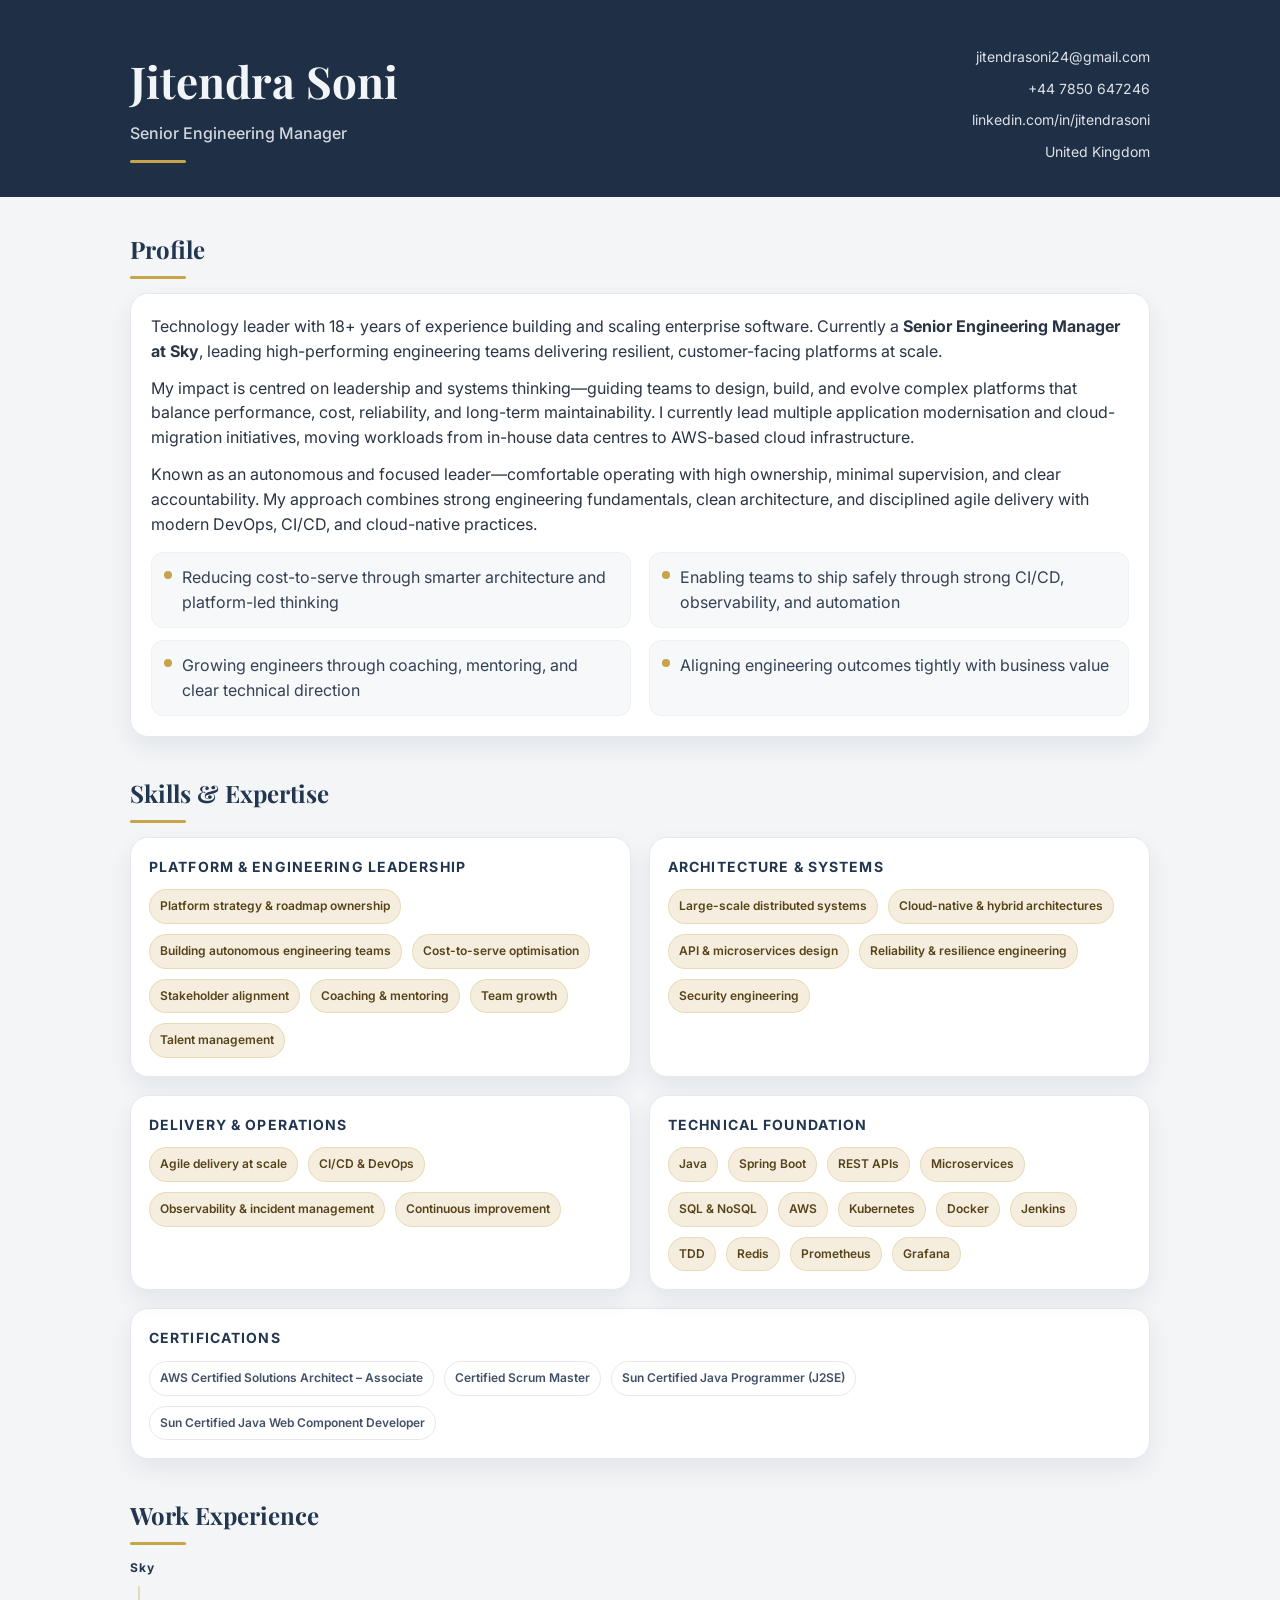
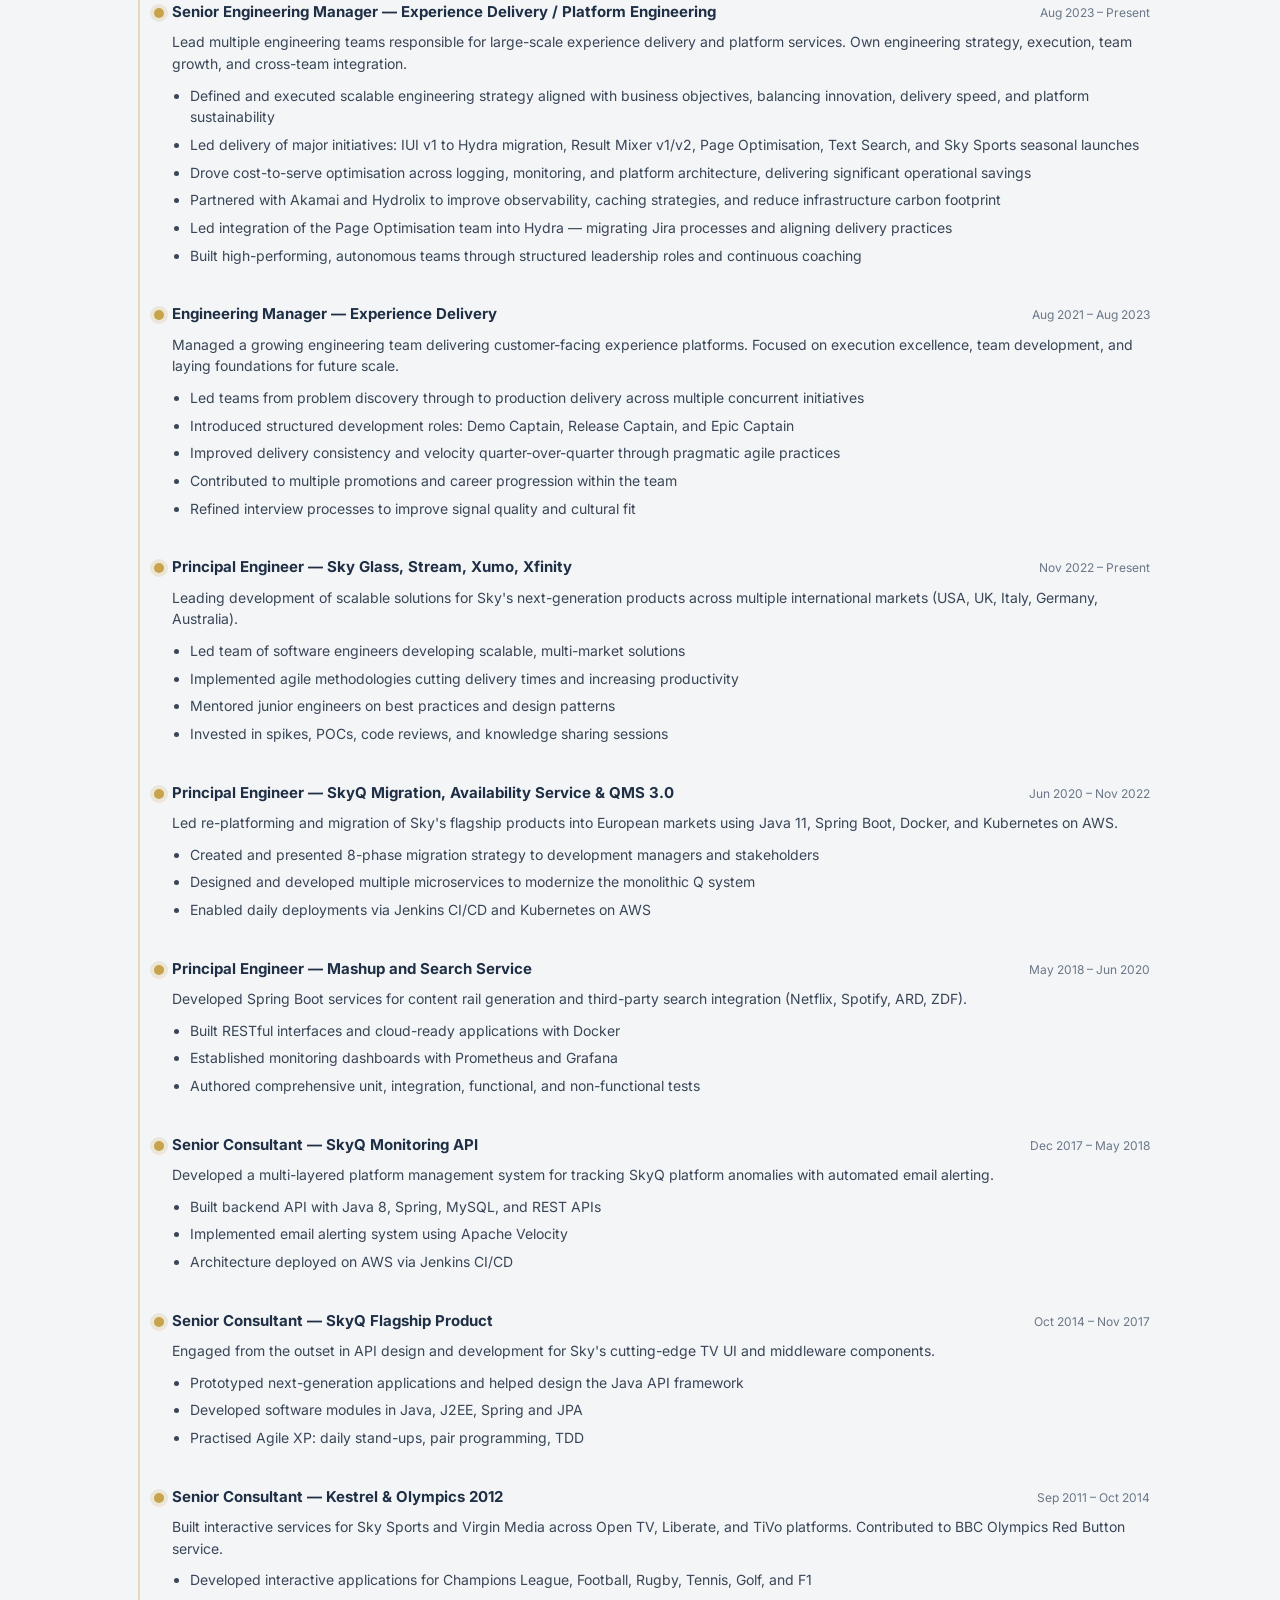
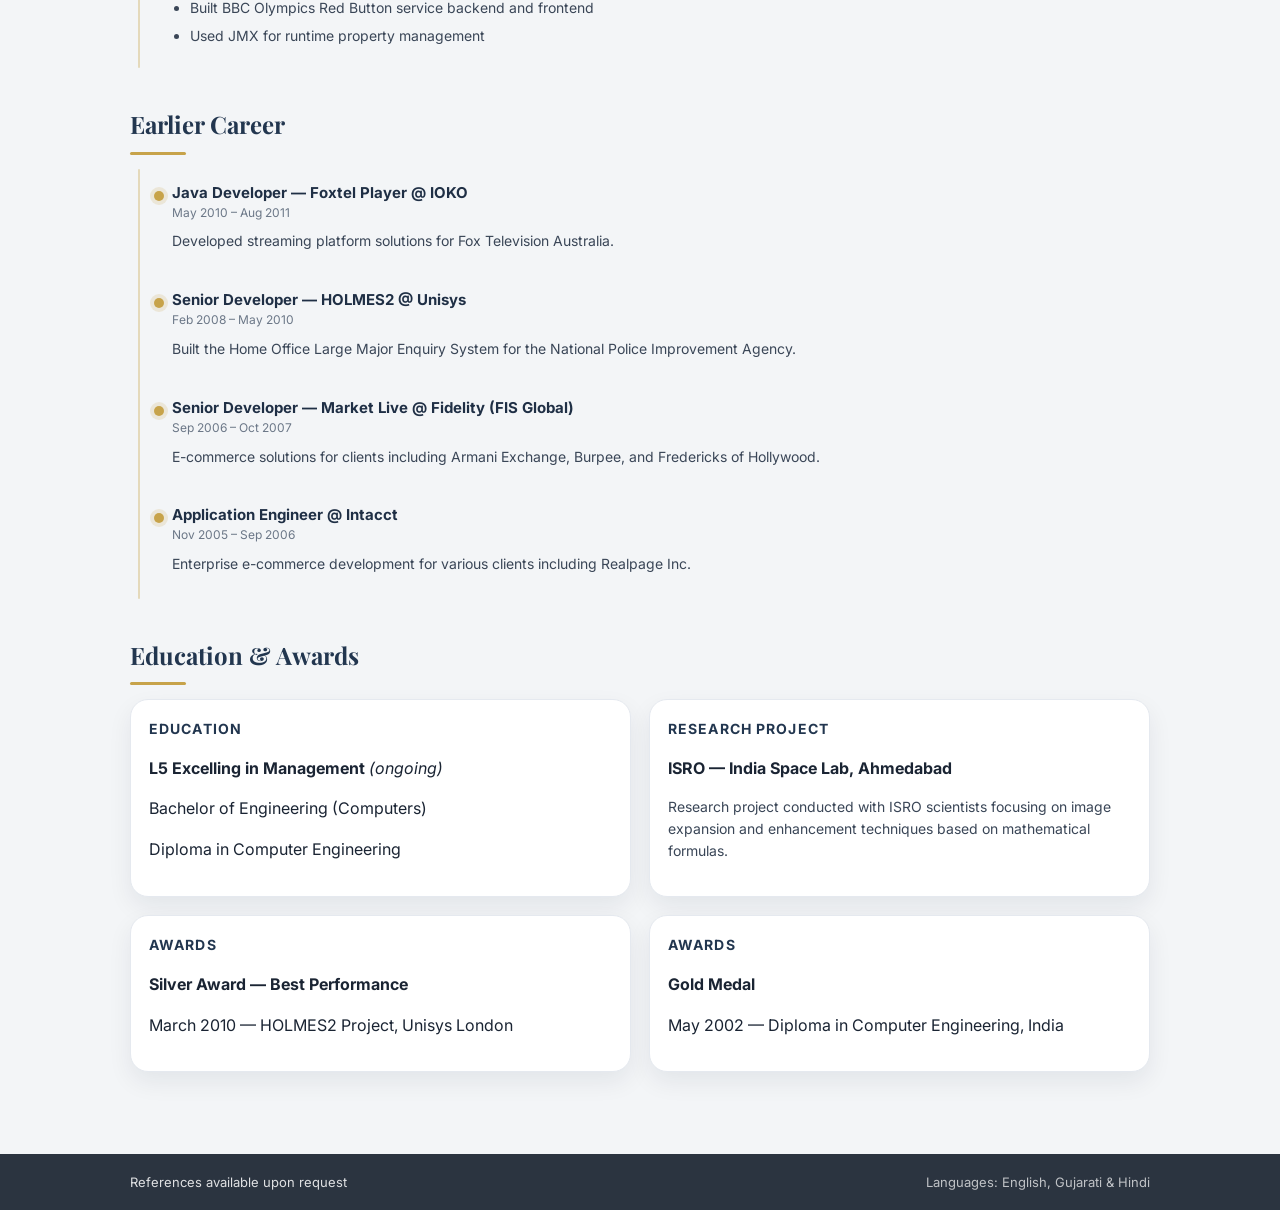
==== index.html @ e64de630 "moving-files" ====
<!doctype html>
<html lang="en">
<head>
    <meta charset="UTF-8" />
    <meta name="viewport" content="width=device-width, initial-scale=1.0" />
    <title>Jitendra Soni — Senior Engineering Manager</title>

    <!-- Fonts -->
    <link rel="preconnect" href="https://fonts.googleapis.com" />
    <link rel="preconnect" href="https://fonts.gstatic.com" crossorigin />
    <link
            href="https://fonts.googleapis.com/css2?family=Inter:wght@400;500;600;700&family=Playfair+Display:wght@600;700&display=swap"
            rel="stylesheet"
    />

    <link rel="stylesheet" href="styles.css" />
</head>

<body>
<!-- Header -->
<header class="hero">
    <div class="container hero__inner">
        <div class="hero__title">
            <h1>Jitendra Soni</h1>
            <p class="hero__role">Senior Engineering Manager</p>
            <div class="accent-rule"></div>
        </div>

        <ul class="hero__meta">
            <li class="meta">jitendrasoni24@gmail.com</li>
            <li class="meta">+44 7850 647246</li>
            <li class="meta">linkedin.com/in/jitendrasoni</li>
            <li class="meta">United Kingdom</li>
        </ul>
    </div>
</header>

<main class="page">
    <div class="container">

        <!-- ================= PROFILE ================= -->
        <section class="section">
            <div class="section__head">
                <h2>Profile</h2>
                <div class="section__underline"></div>
            </div>

            <div class="card card--profile">
                <div class="prose">
                    <p>
                        Technology leader with 18+ years of experience building and scaling enterprise software.
                        Currently a <strong>Senior Engineering Manager at Sky</strong>, leading high-performing
                        engineering teams delivering resilient, customer-facing platforms at scale.
                    </p>

                    <p>
                        My impact is centred on leadership and systems thinking—guiding teams to design, build,
                        and evolve complex platforms that balance performance, cost, reliability, and long-term
                        maintainability. I currently lead multiple application modernisation and cloud-migration
                        initiatives, moving workloads from in-house data centres to AWS-based cloud infrastructure.
                    </p>

                    <p>
                        Known as an autonomous and focused leader—comfortable operating with high ownership,
                        minimal supervision, and clear accountability. My approach combines strong engineering
                        fundamentals, clean architecture, and disciplined agile delivery with modern DevOps,
                        CI/CD, and cloud-native practices.
                    </p>
                </div>

                <div class="profile__highlights">
                    <div class="highlight"><span class="dot"></span>Reducing cost-to-serve through smarter architecture and platform-led thinking</div>
                    <div class="highlight"><span class="dot"></span>Enabling teams to ship safely through strong CI/CD, observability, and automation</div>
                    <div class="highlight"><span class="dot"></span>Growing engineers through coaching, mentoring, and clear technical direction</div>
                    <div class="highlight"><span class="dot"></span>Aligning engineering outcomes tightly with business value</div>
                </div>
            </div>
        </section>

        <!-- ================= SKILLS ================= -->
        <section class="section">
            <div class="section__head">
                <h2>Skills &amp; Expertise</h2>
                <div class="section__underline"></div>
            </div>

            <div class="grid-2">
                <div class="card">
                    <h3 class="card__title">Platform &amp; Engineering Leadership</h3>
                    <div class="pills">
                        <span class="pill">Platform strategy &amp; roadmap ownership</span>
                        <span class="pill">Building autonomous engineering teams</span>
                        <span class="pill">Cost-to-serve optimisation</span>
                        <span class="pill">Stakeholder alignment</span>
                        <span class="pill">Coaching &amp; mentoring</span>
                        <span class="pill">Team growth</span>
                        <span class="pill">Talent management</span>
                    </div>
                </div>

                <div class="card">
                    <h3 class="card__title">Architecture &amp; Systems</h3>
                    <div class="pills">
                        <span class="pill">Large-scale distributed systems</span>
                        <span class="pill">Cloud-native &amp; hybrid architectures</span>
                        <span class="pill">API &amp; microservices design</span>
                        <span class="pill">Reliability &amp; resilience engineering</span>
                        <span class="pill">Security engineering</span>
                    </div>
                </div>

                <div class="card">
                    <h3 class="card__title">Delivery &amp; Operations</h3>
                    <div class="pills">
                        <span class="pill">Agile delivery at scale</span>
                        <span class="pill">CI/CD &amp; DevOps</span>
                        <span class="pill">Observability &amp; incident management</span>
                        <span class="pill">Continuous improvement</span>
                    </div>
                </div>

                <div class="card">
                    <h3 class="card__title">Technical Foundation</h3>
                    <div class="pills">
                        <span class="pill">Java</span>
                        <span class="pill">Spring Boot</span>
                        <span class="pill">REST APIs</span>
                        <span class="pill">Microservices</span>
                        <span class="pill">SQL &amp; NoSQL</span>
                        <span class="pill">AWS</span>
                        <span class="pill">Kubernetes</span>
                        <span class="pill">Docker</span>
                        <span class="pill">Jenkins</span>
                        <span class="pill">TDD</span>
                        <span class="pill">Redis</span>
                        <span class="pill">Prometheus</span>
                        <span class="pill">Grafana</span>
                    </div>
                </div>
            </div>

            <div class="card card--certs">
                <h3 class="card__title">Certifications</h3>
                <div class="pills pills--light">
                    <span class="pill pill--outline">AWS Certified Solutions Architect – Associate</span>
                    <span class="pill pill--outline">Certified Scrum Master</span>
                    <span class="pill pill--outline">Sun Certified Java Programmer (J2SE)</span>
                    <span class="pill pill--outline">Sun Certified Java Web Component Developer</span>
                </div>
            </div>
        </section>

        <!-- ================= WORK EXPERIENCE ================= -->
        <section class="section">
            <div class="section__head">
                <h2>Work Experience</h2>
                <div class="section__underline"></div>
            </div>

            <div class="subhead">Sky</div>

            <div class="timeline">

                <!-- Senior Engineering Manager -->
                <article class="tl-item">
                    <div class="tl-marker"></div>
                    <div class="tl-content">
                        <div class="tl-row">
                            <h3>Senior Engineering Manager — Experience Delivery / Platform Engineering</h3>
                            <div class="tl-date">Aug 2023 – Present</div>
                        </div>

                        <p class="tl-desc">
                            Lead multiple engineering teams responsible for large-scale experience delivery and platform
                            services. Own engineering strategy, execution, team growth, and cross-team integration.
                        </p>

                        <ul class="bullets">
                            <li>Defined and executed scalable engineering strategy aligned with business objectives, balancing innovation, delivery speed, and platform sustainability</li>
                            <li>Led delivery of major initiatives: IUI v1 to Hydra migration, Result Mixer v1/v2, Page Optimisation, Text Search, and Sky Sports seasonal launches</li>
                            <li>Drove cost-to-serve optimisation across logging, monitoring, and platform architecture, delivering significant operational savings</li>
                            <li>Partnered with Akamai and Hydrolix to improve observability, caching strategies, and reduce infrastructure carbon footprint</li>
                            <li>Led integration of the Page Optimisation team into Hydra — migrating Jira processes and aligning delivery practices</li>
                            <li>Built high-performing, autonomous teams through structured leadership roles and continuous coaching</li>
                        </ul>
                    </div>
                </article>

                <!-- Engineering Manager -->
                <article class="tl-item">
                    <div class="tl-marker"></div>
                    <div class="tl-content">
                        <div class="tl-row">
                            <h3>Engineering Manager — Experience Delivery</h3>
                            <div class="tl-date">Aug 2021 – Aug 2023</div>
                        </div>

                        <p class="tl-desc">
                            Managed a growing engineering team delivering customer-facing experience platforms.
                            Focused on execution excellence, team development, and laying foundations for future scale.
                        </p>

                        <ul class="bullets">
                            <li>Led teams from problem discovery through to production delivery across multiple concurrent initiatives</li>
                            <li>Introduced structured development roles: Demo Captain, Release Captain, and Epic Captain</li>
                            <li>Improved delivery consistency and velocity quarter-over-quarter through pragmatic agile practices</li>
                            <li>Contributed to multiple promotions and career progression within the team</li>
                            <li>Refined interview processes to improve signal quality and cultural fit</li>
                        </ul>
                    </div>
                </article>

                <!-- Principal Engineer – Sky Glass -->
                <article class="tl-item">
                    <div class="tl-marker"></div>
                    <div class="tl-content">
                        <div class="tl-row">
                            <h3>Principal Engineer — Sky Glass, Stream, Xumo, Xfinity</h3>
                            <div class="tl-date">Nov 2022 – Present</div>
                        </div>

                        <p class="tl-desc">
                            Leading development of scalable solutions for Sky's next-generation products across multiple
                            international markets (USA, UK, Italy, Germany, Australia).
                        </p>

                        <ul class="bullets">
                            <li>Led team of software engineers developing scalable, multi-market solutions</li>
                            <li>Implemented agile methodologies cutting delivery times and increasing productivity</li>
                            <li>Mentored junior engineers on best practices and design patterns</li>
                            <li>Invested in spikes, POCs, code reviews, and knowledge sharing sessions</li>
                        </ul>
                    </div>
                </article>

                <!-- Principal Engineer – SkyQ Migration -->
                <article class="tl-item">
                    <div class="tl-marker"></div>
                    <div class="tl-content">
                        <div class="tl-row">
                            <h3>Principal Engineer — SkyQ Migration, Availability Service &amp; QMS 3.0</h3>
                            <div class="tl-date">Jun 2020 – Nov 2022</div>
                        </div>

                        <p class="tl-desc">
                            Led re-platforming and migration of Sky's flagship products into European markets using Java 11,
                            Spring Boot, Docker, and Kubernetes on AWS.
                        </p>

                        <ul class="bullets">
                            <li>Created and presented 8-phase migration strategy to development managers and stakeholders</li>
                            <li>Designed and developed multiple microservices to modernize the monolithic Q system</li>
                            <li>Enabled daily deployments via Jenkins CI/CD and Kubernetes on AWS</li>
                        </ul>
                    </div>
                </article>

                <!-- Principal Engineer – Mashup & Search -->
                <article class="tl-item">
                    <div class="tl-marker"></div>
                    <div class="tl-content">
                        <div class="tl-row">
                            <h3>Principal Engineer — Mashup and Search Service</h3>
                            <div class="tl-date">May 2018 – Jun 2020</div>
                        </div>

                        <p class="tl-desc">
                            Developed Spring Boot services for content rail generation and third-party search integration
                            (Netflix, Spotify, ARD, ZDF).
                        </p>

                        <ul class="bullets">
                            <li>Built RESTful interfaces and cloud-ready applications with Docker</li>
                            <li>Established monitoring dashboards with Prometheus and Grafana</li>
                            <li>Authored comprehensive unit, integration, functional, and non-functional tests</li>
                        </ul>
                    </div>
                </article>

                <!-- Senior Consultant – Monitoring API -->
                <article class="tl-item">
                    <div class="tl-marker"></div>
                    <div class="tl-content">
                        <div class="tl-row">
                            <h3>Senior Consultant — SkyQ Monitoring API</h3>
                            <div class="tl-date">Dec 2017 – May 2018</div>
                        </div>

                        <p class="tl-desc">
                            Developed a multi-layered platform management system for tracking SkyQ platform anomalies
                            with automated email alerting.
                        </p>

                        <ul class="bullets">
                            <li>Built backend API with Java 8, Spring, MySQL, and REST APIs</li>
                            <li>Implemented email alerting system using Apache Velocity</li>
                            <li>Architecture deployed on AWS via Jenkins CI/CD</li>
                        </ul>
                    </div>
                </article>

                <!-- Senior Consultant – Flagship -->
                <article class="tl-item">
                    <div class="tl-marker"></div>
                    <div class="tl-content">
                        <div class="tl-row">
                            <h3>Senior Consultant — SkyQ Flagship Product</h3>
                            <div class="tl-date">Oct 2014 – Nov 2017</div>
                        </div>

                        <p class="tl-desc">
                            Engaged from the outset in API design and development for Sky's cutting-edge TV UI and middleware components.
                        </p>

                        <ul class="bullets">
                            <li>Prototyped next-generation applications and helped design the Java API framework</li>
                            <li>Developed software modules in Java, J2EE, Spring and JPA</li>
                            <li>Practised Agile XP: daily stand-ups, pair programming, TDD</li>
                        </ul>
                    </div>
                </article>

                <!-- Senior Consultant – Olympics -->
                <article class="tl-item">
                    <div class="tl-marker"></div>
                    <div class="tl-content">
                        <div class="tl-row">
                            <h3>Senior Consultant — Kestrel &amp; Olympics 2012</h3>
                            <div class="tl-date">Sep 2011 – Oct 2014</div>
                        </div>

                        <p class="tl-desc">
                            Built interactive services for Sky Sports and Virgin Media across Open TV, Liberate, and TiVo platforms.
                            Contributed to BBC Olympics Red Button service.
                        </p>

                        <ul class="bullets">
                            <li>Developed interactive applications for Champions League, Football, Rugby, Tennis, Golf, and F1</li>
                            <li>Built BBC Olympics Red Button service backend and frontend</li>
                            <li>Used JMX for runtime property management</li>
                        </ul>
                    </div>
                </article>

            </div>
        </section>

        <!-- ================= EARLIER CAREER ================= -->
        <section class="section">
            <div class="section__head">
                <h2>Earlier Career</h2>
                <div class="section__underline"></div>
            </div>

            <div class="timeline timeline--compact">

                <article class="tl-item">
                    <div class="tl-marker"></div>
                    <div class="tl-content">
                        <div class="tl-row">
                            <h3>Java Developer — Foxtel Player @ IOKO</h3>
                        </div>
                        <div class="tl-date">May 2010 – Aug 2011</div>
                        <p class="tl-desc">Developed streaming platform solutions for Fox Television Australia.</p>
                    </div>
                </article>

                <article class="tl-item">
                    <div class="tl-marker"></div>
                    <div class="tl-content">
                        <div class="tl-row">
                            <h3>Senior Developer — HOLMES2 @ Unisys</h3>
                        </div>
                        <div class="tl-date">Feb 2008 – May 2010</div>
                        <p class="tl-desc">
                            Built the Home Office Large Major Enquiry System for the National Police Improvement Agency.
                        </p>
                    </div>
                </article>

                <article class="tl-item">
                    <div class="tl-marker"></div>
                    <div class="tl-content">
                        <div class="tl-row">
                        <h3>Senior Developer — Market Live @ Fidelity (FIS Global)</h3>
                        </div>
                        <div class="tl-date">Sep 2006 – Oct 2007</div>
                        <p class="tl-desc">
                            E-commerce solutions for clients including Armani Exchange, Burpee, and Fredericks of Hollywood.
                        </p>
                    </div>
                </article>

                <article class="tl-item">
                    <div class="tl-marker"></div>
                    <div class="tl-content">
                        <div class="tl-row">
                            <h3>Application Engineer @ Intacct</h3>
                        </div>
                        <div class="tl-date">Nov 2005 – Sep 2006</div>
                        <p class="tl-desc">
                            Enterprise e-commerce development for various clients including Realpage Inc.
                        </p>
                    </div>
                </article>

            </div>
        </section>

        <!-- ================= EDUCATION & AWARDS ================= -->
        <section class="section">
            <div class="section__head">
                <h2>Education &amp; Awards</h2>
                <div class="section__underline"></div>
            </div>

            <div class="grid-2">
                <div class="card">
                    <h3 class="card__title">Education</h3>
                    <p><strong>L5 Excelling in Management</strong> <em>(ongoing)</em></p>
                    <p>Bachelor of Engineering (Computers)</p>
                    <p>Diploma in Computer Engineering</p>
                </div>

                <div class="card">
                    <h3 class="card__title">Research Project</h3>
                    <p><strong>ISRO — India Space Lab, Ahmedabad</strong></p>
                    <p class="tl-desc">
                        Research project conducted with ISRO scientists focusing on image expansion and enhancement
                        techniques based on mathematical formulas.
                    </p>
                </div>
                <div class="card">
                    <h3 class="card__title">Awards</h3>
                    <p><strong>Silver Award — Best Performance</strong></p>
                    <p>March 2010 — HOLMES2 Project, Unisys London</p>
                </div>

                <div class="card">
                    <h3 class="card__title">Awards</h3>
                    <p><strong>Gold Medal</strong></p>
                    <p>May 2002 — Diploma in Computer Engineering, India</p>
                </div>
            </div>
        </section>

    </div>
</main>

<footer class="footer">
    <div class="container footer__inner">
        <div>References available upon request</div>
        <div class="footer__muted">Languages: English, Gujarati &amp; Hindi</div>
    </div>
</footer>
</body>
</html>
---- styles.css ----
/* ----------------------------
   Theme (match screenshot vibe)
----------------------------- */
:root{
  --navy: #1f2f45;        /* header */
  --navy-2: #22364f;
  --gold: #c7a34a;        /* accent */
  --gold-2: #b8913f;

  --bg: #f3f5f7;          /* page background */
  --card: #ffffff;
  --text: #1a2433;
  --muted: #6b7787;
  --border: #e5e9ef;
  --shadow: 0 10px 24px rgba(20, 35, 55, 0.07);

  --radius: 14px;
  --radius-2: 18px;

  --max: 1020px;
}

*{ box-sizing: border-box; }
html, body{ height: 100%; }

body{
  margin: 0;
  font-family: Inter, system-ui, -apple-system, Segoe UI, Roboto, Arial, sans-serif;
  color: var(--text);
  background: var(--bg);
  line-height: 1.55;
}

a{ color: inherit; text-decoration: none; }
a:hover{ text-decoration: underline; }

.container{
  width: min(var(--max), calc(100% - 40px));
  margin: 0 auto;
}

/* ----------------------------
   Header
----------------------------- */
.hero{
  background: var(--navy);
  color: #f2f5f8;
  padding: 46px 0 34px;
}

.hero__inner{
  display: grid;
  grid-template-columns: 1fr auto;
  gap: 28px;
  align-items: end;
}

.hero__title h1{
  margin: 0 0 6px;
  font-family: "Playfair Display", serif;
  font-weight: 700;
  letter-spacing: 0.2px;
  font-size: clamp(32px, 4vw, 44px);
}

.hero__role{
  margin: 0;
  font-weight: 500;
  color: rgba(242,245,248,0.85);
}

.accent-rule{
  margin-top: 14px;
  width: 56px;
  height: 3px;
  border-radius: 999px;
  background: var(--gold);
}

.hero__meta{
  list-style: none;
  padding: 0;
  margin: 0;
  display: grid;
  gap: 10px;
  font-size: 14px;
  justify-items: end;
}

.meta{
  display: inline-flex;
  align-items: center;
  gap: 10px;
  color: rgba(242,245,248,0.9);
}

.meta__icon{
  width: 18px;
  height: 18px;
  display: inline-flex;
  align-items: center;
  justify-content: center;
  opacity: 0.95;
}

.meta__icon svg{
  width: 18px;
  height: 18px;
  fill: rgba(242,245,248,0.9);
}

/* ----------------------------
   Page + sections
----------------------------- */
.page{
  padding: 34px 0 44px;
}

.section{
  margin: 0 0 38px;
}

.section__head{
  margin: 0 0 14px;
}

.section__head h2{
  font-family: "Playfair Display", serif;
  font-size: 24px;
  margin: 0 0 8px;
  color: var(--navy-2);
}

.section__underline{
  width: 56px;
  height: 3px;
  border-radius: 999px;
  background: var(--gold);
}

/* ----------------------------
   Cards
----------------------------- */
.card{
  background: var(--card);
  border: 1px solid var(--border);
  border-radius: var(--radius-2);
  box-shadow: var(--shadow);
  padding: 18px 18px;
}

.card--profile{
  padding: 20px;
}

.card__title{
  margin: 0 0 12px;
  font-size: 14px;
  text-transform: uppercase;
  letter-spacing: .08em;
  color: var(--navy-2);
}

.prose p{
  margin: 0 0 12px;
  color: #2a3444;
}
.prose p:last-child{ margin-bottom: 0; }

.profile__highlights{
  display: grid;
  grid-template-columns: 1fr 1fr;
  gap: 12px 18px;
  margin-top: 16px;
}

.highlight{
  background: #f7f8fa;
  border: 1px solid #eef1f5;
  border-radius: 12px;
  padding: 12px 12px;
  display: flex;
  gap: 10px;
  align-items: flex-start;
  color: #344154;
}

.dot{
  width: 8px;
  height: 8px;
  background: var(--gold);
  border-radius: 999px;
  margin-top: 6px;
  flex: 0 0 auto;
}

.subhead{
  font-weight: 700;
  letter-spacing: .08em;
  font-size: 12px;
  color: var(--navy-2);
  margin: 10px 0 8px;
}

/* ----------------------------
   Timeline (matches left line + dots)
----------------------------- */
.timeline{
  position: relative;
  padding-left: 24px;
  margin-top: 6px;
}

.timeline::before{
  content: "";
  position: absolute;
  left: 8px;
  top: 0;
  bottom: 0;
  width: 2px;
  background: rgba(199,163,74,0.35);
  border-radius: 999px;
}

.tl-item{
  position: relative;
  padding: 14px 0 16px;
}

.tl-marker{
  position: absolute;
  left: 0px;
  top: 22px;
  width: 10px;
  height: 10px;
  border-radius: 999px;
  background: var(--gold);
  box-shadow: 0 0 0 4px rgba(199,163,74,0.18);
}

.tl-content{
  padding-left: 18px;
}

.tl-row{
  display: grid;
  grid-template-columns: 1fr auto;
  gap: 12px;
  align-items: baseline;
}

.tl-row h3{
  margin: 0;
  font-size: 15px;
  color: #1f2f45;
}

.tl-date{
  font-size: 12px;
  color: var(--muted);
  white-space: nowrap;
}

.tl-desc{
  margin: 8px 0 10px;
  color: #3a4657;
  font-size: 14px;
}

.bullets{
  margin: 0;
  padding-left: 18px;
  color: #3a4657;
  font-size: 14px;
}

.bullets li{ margin: 6px 0; }

.timeline--compact .tl-item{
  padding: 12px 0 14px;
}

/* ----------------------------
   Skills pills
----------------------------- */
.grid-2{
  display: grid;
  grid-template-columns: 1fr 1fr;
  gap: 18px;
}

.pills{
  display: flex;
  flex-wrap: wrap;
  gap: 10px;
}

.pill{
  display: inline-flex;
  align-items: center;
  padding: 7px 10px;
  border-radius: 999px;
  background: rgba(199,163,74,0.18);
  border: 1px solid rgba(199,163,74,0.25);
  color: #57431a;
  font-size: 12px;
  font-weight: 600;
}

.pills--light .pill{
  background: #fbfbfc;
  border: 1px solid var(--border);
  color: #425065;
  font-weight: 600;
}

.pill--outline{
  background: transparent !important;
}

/* ----------------------------
   Education / Awards mini header
----------------------------- */
.minihead{
  display: flex;
  align-items: center;
  gap: 10px;
  margin-bottom: 10px;
}

.minihead__icon{
  width: 34px;
  height: 34px;
  border-radius: 12px;
  background: #f7f8fa;
  border: 1px solid #eef1f5;
  display: inline-flex;
  align-items: center;
  justify-content: center;
}

.minihead__icon svg{
  width: 18px;
  height: 18px;
  fill: var(--navy-2);
  opacity: 0.9;
}

.minihead__label{
  font-size: 12px;
  letter-spacing: .08em;
  font-weight: 800;
  text-transform: uppercase;
  color: var(--navy-2);
}

.kv__k{
  font-weight: 700;
  color: #1f2f45;
  margin: 4px 0;
}

.kv__v{
  color: var(--muted);
  font-size: 13px;
  margin: 2px 0;
}

/* ----------------------------
   Certifications bar
----------------------------- */
.card--certs{
  margin-top: 18px;
}

/* ----------------------------
   Footer (dark band)
----------------------------- */
.footer{
  background: #2b3440;
  color: rgba(255,255,255,0.85);
  padding: 18px 0;
}

.footer__inner{
  display: flex;
  align-items: center;
  justify-content: space-between;
  gap: 12px;
  font-size: 13px;
}

.footer__muted{
  color: rgba(255,255,255,0.7);
}

/* ----------------------------
   Responsive
----------------------------- */
@media (max-width: 860px){
  .hero__inner{
    grid-template-columns: 1fr;
    align-items: start;
  }
  .hero__meta{
    justify-items: start;
  }
  .profile__highlights{
    grid-template-columns: 1fr;
  }
  .grid-2{
    grid-template-columns: 1fr;
  }
  .tl-row{
    grid-template-columns: 1fr;
  }
  .tl-date{
    white-space: normal;
  }
}

@media print{
  body{ background: white; }
  .hero{ padding: 22px 0; }
  .card{ box-shadow: none; }
  a{ text-decoration: none; }
}
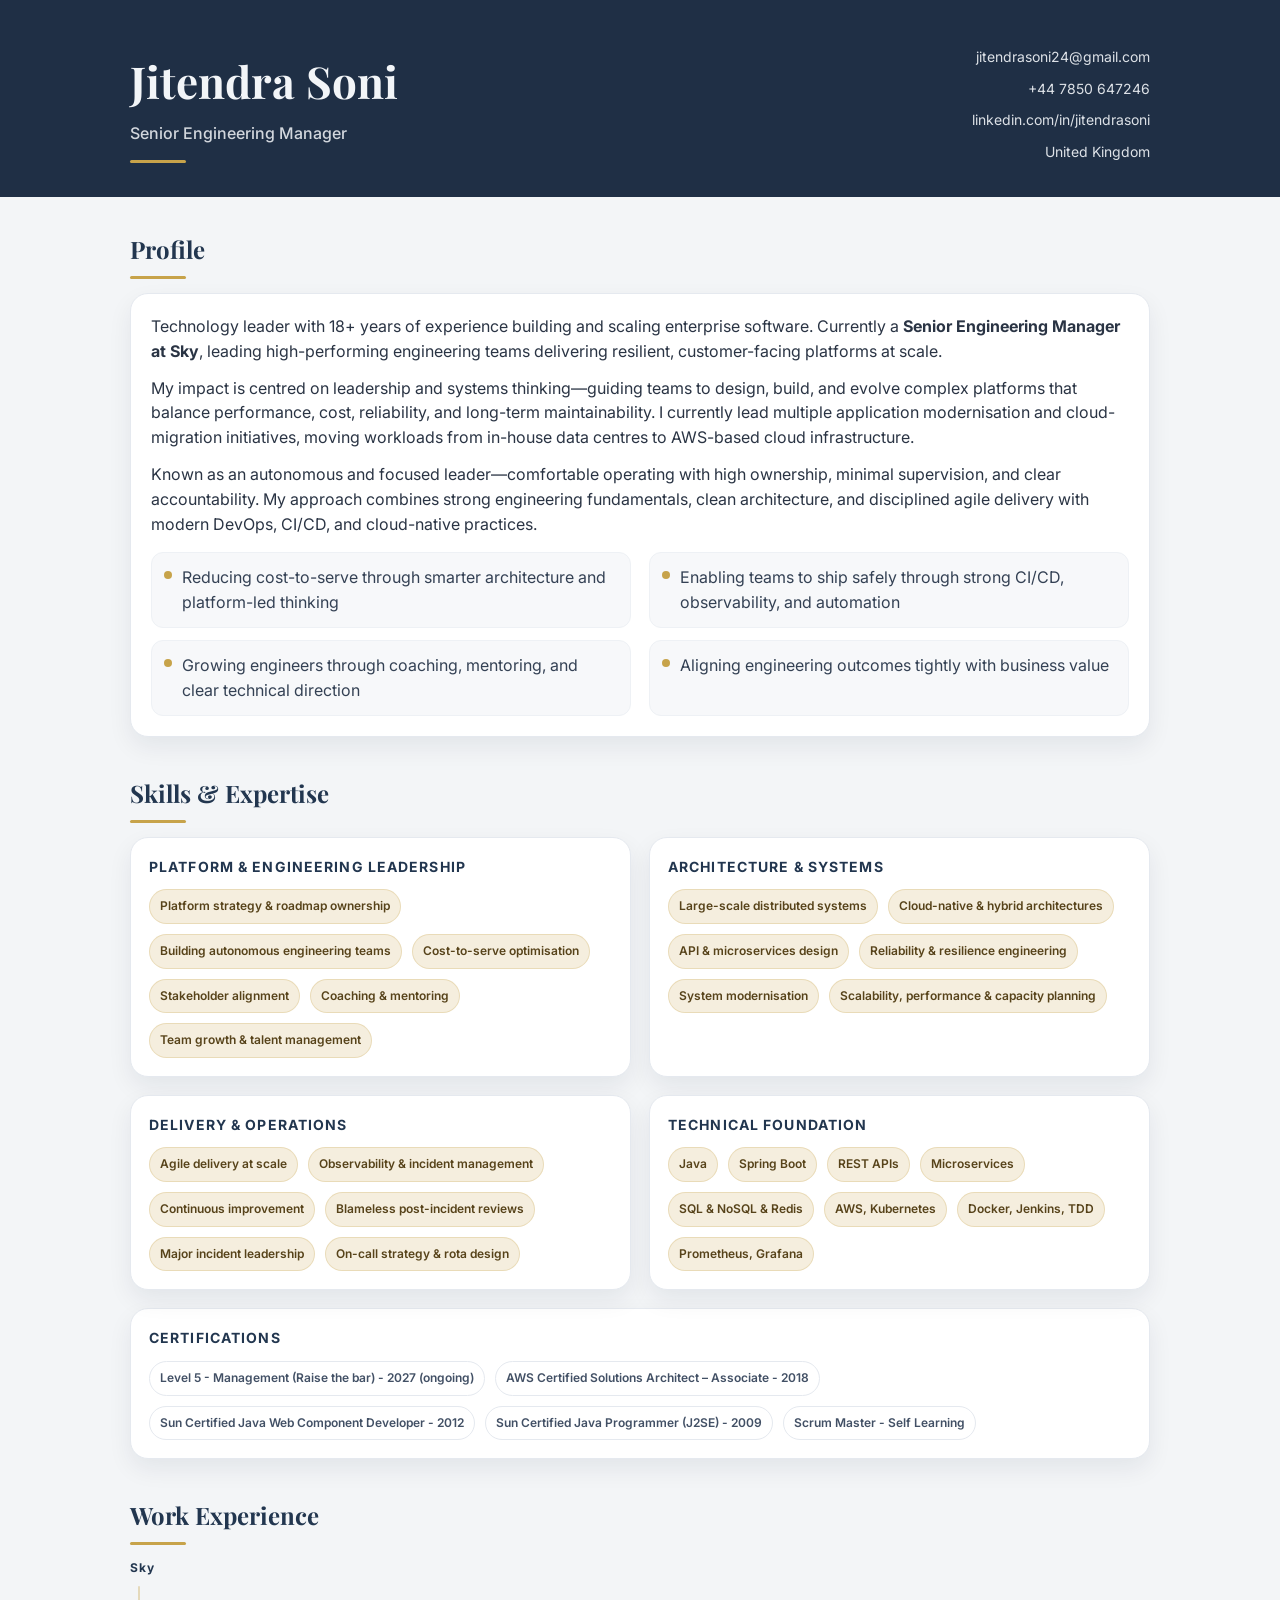
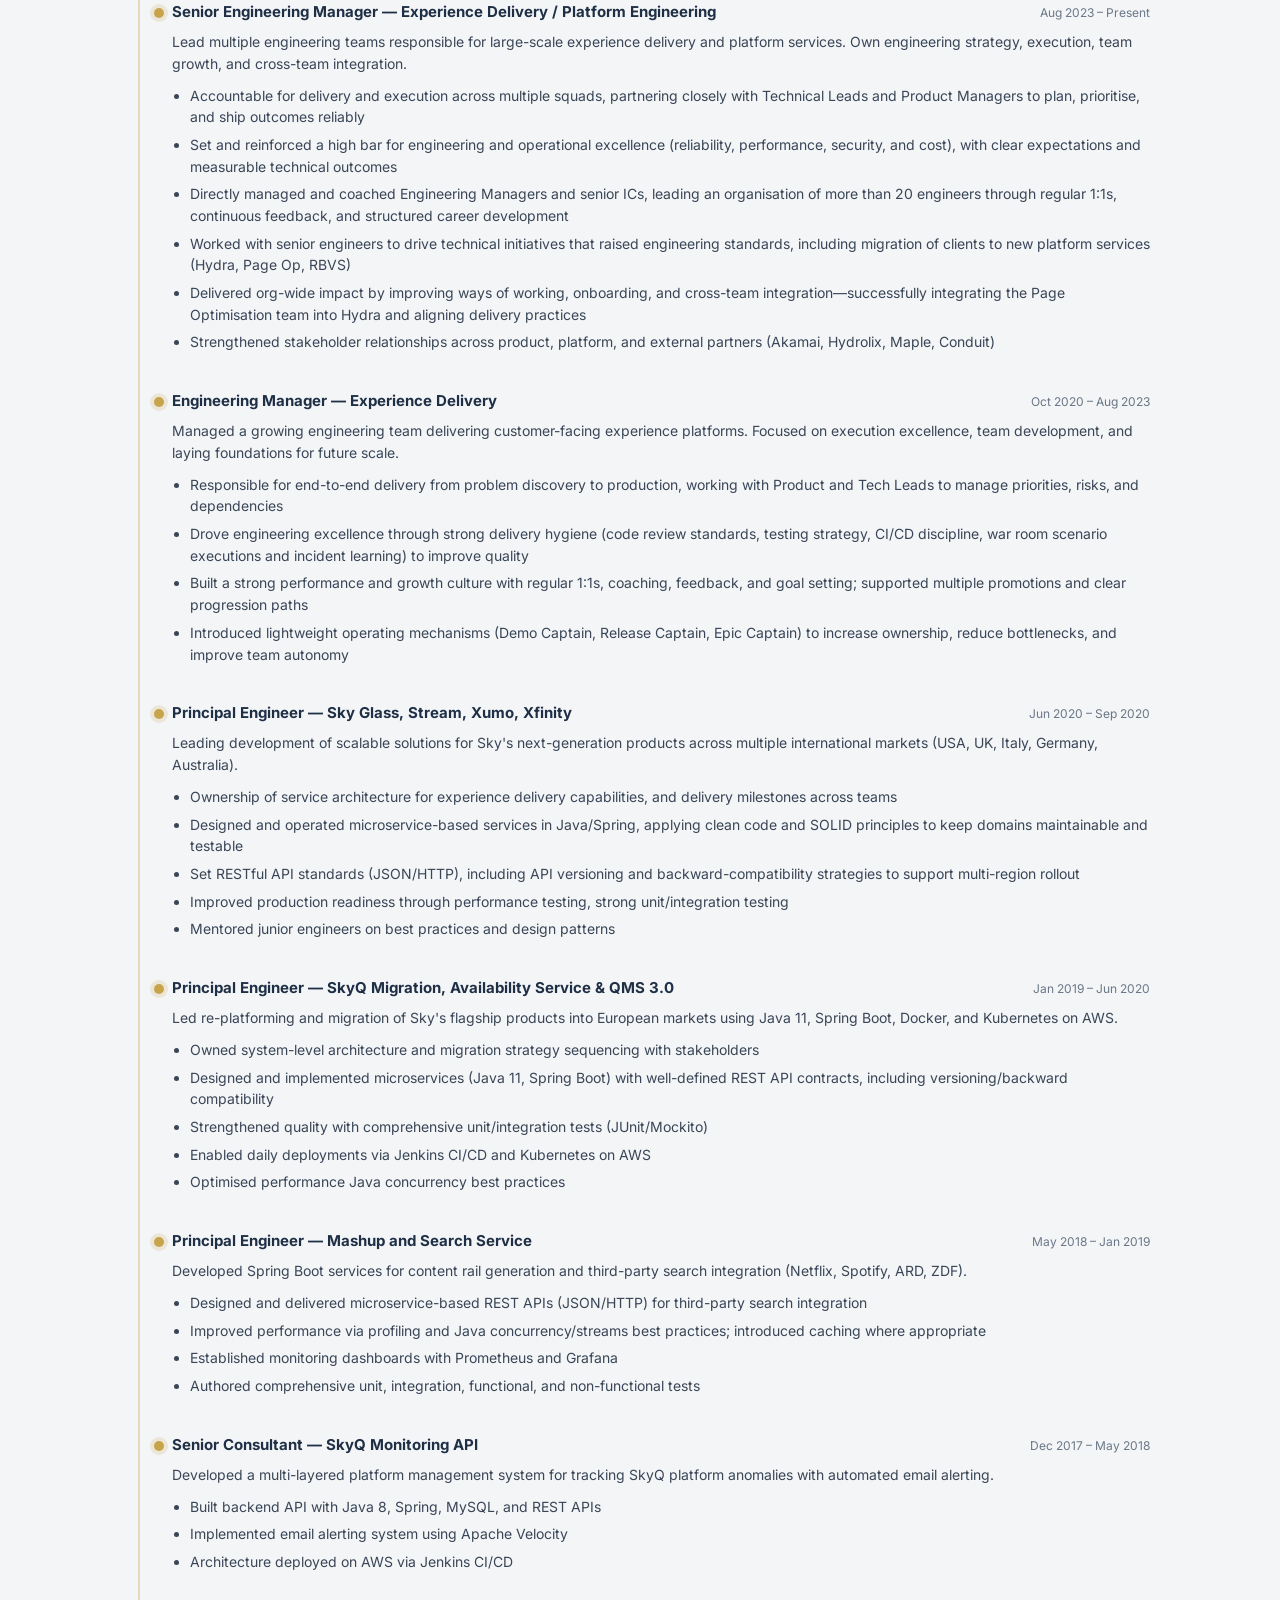
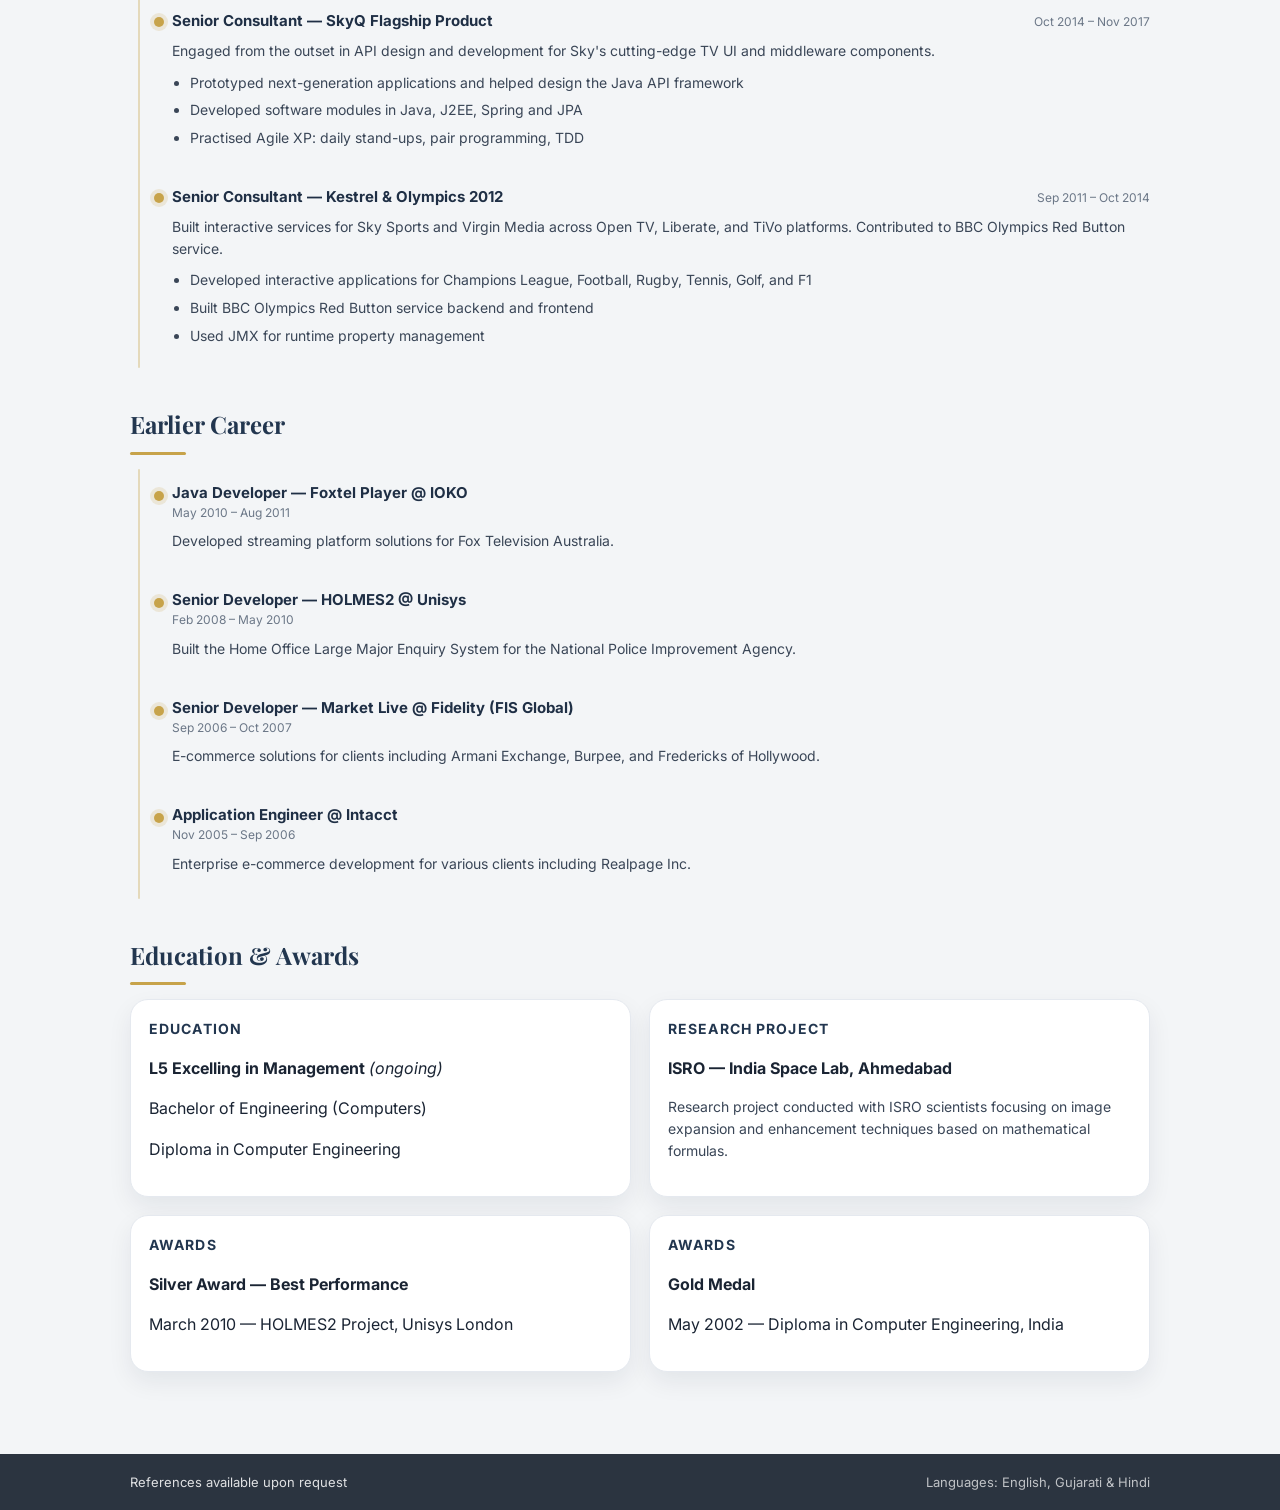
==== commit f3388c12: "change-dates" ====
--- a/index.html
+++ b/index.html
@@ -93,8 +93,7 @@
                         <span class="pill">Cost-to-serve optimisation</span>
                         <span class="pill">Stakeholder alignment</span>
                         <span class="pill">Coaching &amp; mentoring</span>
-                        <span class="pill">Team growth</span>
-                        <span class="pill">Talent management</span>
+                        <span class="pill">Team growth & talent management</span>
                     </div>
                 </div>
 
@@ -105,7 +104,8 @@
                         <span class="pill">Cloud-native &amp; hybrid architectures</span>
                         <span class="pill">API &amp; microservices design</span>
                         <span class="pill">Reliability &amp; resilience engineering</span>
-                        <span class="pill">Security engineering</span>
+                        <span class="pill">System modernisation</span>
+                        <span class="pill">Scalability, performance & capacity planning</span>
                     </div>
                 </div>
 
@@ -113,9 +113,11 @@
                     <h3 class="card__title">Delivery &amp; Operations</h3>
                     <div class="pills">
                         <span class="pill">Agile delivery at scale</span>
-                        <span class="pill">CI/CD &amp; DevOps</span>
                         <span class="pill">Observability &amp; incident management</span>
                         <span class="pill">Continuous improvement</span>
+                        <span class="pill">Blameless post-incident reviews</span>
+                        <span class="pill">Major incident leadership</span>
+                        <span class="pill">On-call strategy & rota design</span>
                     </div>
                 </div>
 
@@ -126,15 +128,10 @@
                         <span class="pill">Spring Boot</span>
                         <span class="pill">REST APIs</span>
                         <span class="pill">Microservices</span>
-                        <span class="pill">SQL &amp; NoSQL</span>
-                        <span class="pill">AWS</span>
-                        <span class="pill">Kubernetes</span>
-                        <span class="pill">Docker</span>
-                        <span class="pill">Jenkins</span>
-                        <span class="pill">TDD</span>
-                        <span class="pill">Redis</span>
-                        <span class="pill">Prometheus</span>
-                        <span class="pill">Grafana</span>
+                        <span class="pill">SQL &amp; NoSQL & Redis</span>
+                        <span class="pill">AWS, Kubernetes</span>
+                        <span class="pill">Docker, Jenkins, TDD</span>
+                        <span class="pill">Prometheus, Grafana</span>
                     </div>
                 </div>
             </div>
@@ -142,10 +139,11 @@
             <div class="card card--certs">
                 <h3 class="card__title">Certifications</h3>
                 <div class="pills pills--light">
-                    <span class="pill pill--outline">AWS Certified Solutions Architect – Associate</span>
-                    <span class="pill pill--outline">Certified Scrum Master</span>
-                    <span class="pill pill--outline">Sun Certified Java Programmer (J2SE)</span>
-                    <span class="pill pill--outline">Sun Certified Java Web Component Developer</span>
+                    <span class="pill pill--outline">Level 5 - Management (Raise the bar) - 2027 (ongoing)</span>
+                    <span class="pill pill--outline">AWS Certified Solutions Architect – Associate - 2018</span>
+                    <span class="pill pill--outline">Sun Certified Java Web Component Developer - 2012</span>
+                    <span class="pill pill--outline">Sun Certified Java Programmer (J2SE) - 2009</span>
+                    <span class="pill pill--outline">Scrum Master - Self Learning</span>
                 </div>
             </div>
         </section>
@@ -176,12 +174,12 @@
                         </p>
 
                         <ul class="bullets">
-                            <li>Defined and executed scalable engineering strategy aligned with business objectives, balancing innovation, delivery speed, and platform sustainability</li>
-                            <li>Led delivery of major initiatives: IUI v1 to Hydra migration, Result Mixer v1/v2, Page Optimisation, Text Search, and Sky Sports seasonal launches</li>
-                            <li>Drove cost-to-serve optimisation across logging, monitoring, and platform architecture, delivering significant operational savings</li>
-                            <li>Partnered with Akamai and Hydrolix to improve observability, caching strategies, and reduce infrastructure carbon footprint</li>
-                            <li>Led integration of the Page Optimisation team into Hydra — migrating Jira processes and aligning delivery practices</li>
-                            <li>Built high-performing, autonomous teams through structured leadership roles and continuous coaching</li>
+                            <li>Accountable for delivery and execution across multiple squads, partnering closely with Technical Leads and Product Managers to plan, prioritise, and ship outcomes reliably</li>
+                            <li>Set and reinforced a high bar for engineering and operational excellence (reliability, performance, security, and cost), with clear expectations and measurable technical outcomes</li>
+                            <li>Directly managed and coached Engineering Managers and senior ICs, leading an organisation of more than 20 engineers through regular 1:1s, continuous feedback, and structured career development</li>
+                            <li>Worked with senior engineers to drive technical initiatives that raised engineering standards, including migration of clients to new platform services (Hydra, Page Op, RBVS)</li>
+                            <li>Delivered org-wide impact by improving ways of working, onboarding, and cross-team integration—successfully integrating the Page Optimisation team into Hydra and aligning delivery practices</li>
+                            <li>Strengthened stakeholder relationships across product, platform, and external partners (Akamai, Hydrolix, Maple, Conduit)</li>
                         </ul>
                     </div>
                 </article>
@@ -192,7 +190,7 @@
                     <div class="tl-content">
                         <div class="tl-row">
                             <h3>Engineering Manager — Experience Delivery</h3>
-                            <div class="tl-date">Aug 2021 – Aug 2023</div>
+                            <div class="tl-date">Oct 2020 – Aug 2023</div>
                         </div>
 
                         <p class="tl-desc">
@@ -201,11 +199,10 @@
                         </p>
 
                         <ul class="bullets">
-                            <li>Led teams from problem discovery through to production delivery across multiple concurrent initiatives</li>
-                            <li>Introduced structured development roles: Demo Captain, Release Captain, and Epic Captain</li>
-                            <li>Improved delivery consistency and velocity quarter-over-quarter through pragmatic agile practices</li>
-                            <li>Contributed to multiple promotions and career progression within the team</li>
-                            <li>Refined interview processes to improve signal quality and cultural fit</li>
+                            <li>Responsible for end-to-end delivery from problem discovery to production, working with Product and Tech Leads to manage priorities, risks, and dependencies</li>
+                            <li>Drove engineering excellence through strong delivery hygiene (code review standards, testing strategy, CI/CD discipline, war room scenario executions and incident learning) to improve quality</li>
+                            <li>Built a strong performance and growth culture with regular 1:1s, coaching, feedback, and goal setting; supported multiple promotions and clear progression paths</li>
+                            <li>Introduced lightweight operating mechanisms (Demo Captain, Release Captain, Epic Captain) to increase ownership, reduce bottlenecks, and improve team autonomy</li>
                         </ul>
                     </div>
                 </article>
@@ -216,7 +213,7 @@
                     <div class="tl-content">
                         <div class="tl-row">
                             <h3>Principal Engineer — Sky Glass, Stream, Xumo, Xfinity</h3>
-                            <div class="tl-date">Nov 2022 – Present</div>
+                            <div class="tl-date">Jun 2020 – Sep 2020</div>
                         </div>
 
                         <p class="tl-desc">
@@ -225,10 +222,11 @@
                         </p>
 
                         <ul class="bullets">
-                            <li>Led team of software engineers developing scalable, multi-market solutions</li>
-                            <li>Implemented agile methodologies cutting delivery times and increasing productivity</li>
+                            <li>Ownership of service architecture for experience delivery capabilities, and delivery milestones across teams</li>
+                            <li>Designed and operated microservice-based services in Java/Spring, applying clean code and SOLID principles to keep domains maintainable and testable</li>
+                            <li>Set RESTful API standards (JSON/HTTP), including API versioning and backward-compatibility strategies to support multi-region rollout</li>
+                            <li>Improved production readiness through performance testing, strong unit/integration testing</li>
                             <li>Mentored junior engineers on best practices and design patterns</li>
-                            <li>Invested in spikes, POCs, code reviews, and knowledge sharing sessions</li>
                         </ul>
                     </div>
                 </article>
@@ -239,7 +237,7 @@
                     <div class="tl-content">
                         <div class="tl-row">
                             <h3>Principal Engineer — SkyQ Migration, Availability Service &amp; QMS 3.0</h3>
-                            <div class="tl-date">Jun 2020 – Nov 2022</div>
+                            <div class="tl-date">Jan 2019 – Jun 2020</div>
                         </div>
 
                         <p class="tl-desc">
@@ -248,9 +246,11 @@
                         </p>
 
                         <ul class="bullets">
-                            <li>Created and presented 8-phase migration strategy to development managers and stakeholders</li>
-                            <li>Designed and developed multiple microservices to modernize the monolithic Q system</li>
+                            <li>Owned system-level architecture and migration strategy sequencing with stakeholders</li>
+                            <li>Designed and implemented microservices (Java 11, Spring Boot) with well-defined REST API contracts, including versioning/backward compatibility</li>
+                            <li>Strengthened quality with comprehensive unit/integration tests (JUnit/Mockito)</li>
                             <li>Enabled daily deployments via Jenkins CI/CD and Kubernetes on AWS</li>
+                            <li>Optimised performance Java concurrency best practices</li>
                         </ul>
                     </div>
                 </article>
@@ -261,7 +261,7 @@
                     <div class="tl-content">
                         <div class="tl-row">
                             <h3>Principal Engineer — Mashup and Search Service</h3>
-                            <div class="tl-date">May 2018 – Jun 2020</div>
+                            <div class="tl-date">May 2018 – Jan 2019</div>
                         </div>
 
                         <p class="tl-desc">
@@ -270,14 +270,15 @@
                         </p>
 
                         <ul class="bullets">
-                            <li>Built RESTful interfaces and cloud-ready applications with Docker</li>
+                            <li>Designed and delivered microservice-based REST APIs (JSON/HTTP) for third-party search integration</li>
+                            <li>Improved performance via profiling and Java concurrency/streams best practices; introduced caching where appropriate</li>
                             <li>Established monitoring dashboards with Prometheus and Grafana</li>
                             <li>Authored comprehensive unit, integration, functional, and non-functional tests</li>
                         </ul>
                     </div>
                 </article>
 
-                <!-- Senior Consultant – Monitoring API -->
+                <!-- Principal Engineer – SkyQ Monitoring API -->
                 <article class="tl-item">
                     <div class="tl-marker"></div>
                     <div class="tl-content">
@@ -454,4 +455,5 @@
     </div>
 </footer>
 </body>
-</html>+</html>
+
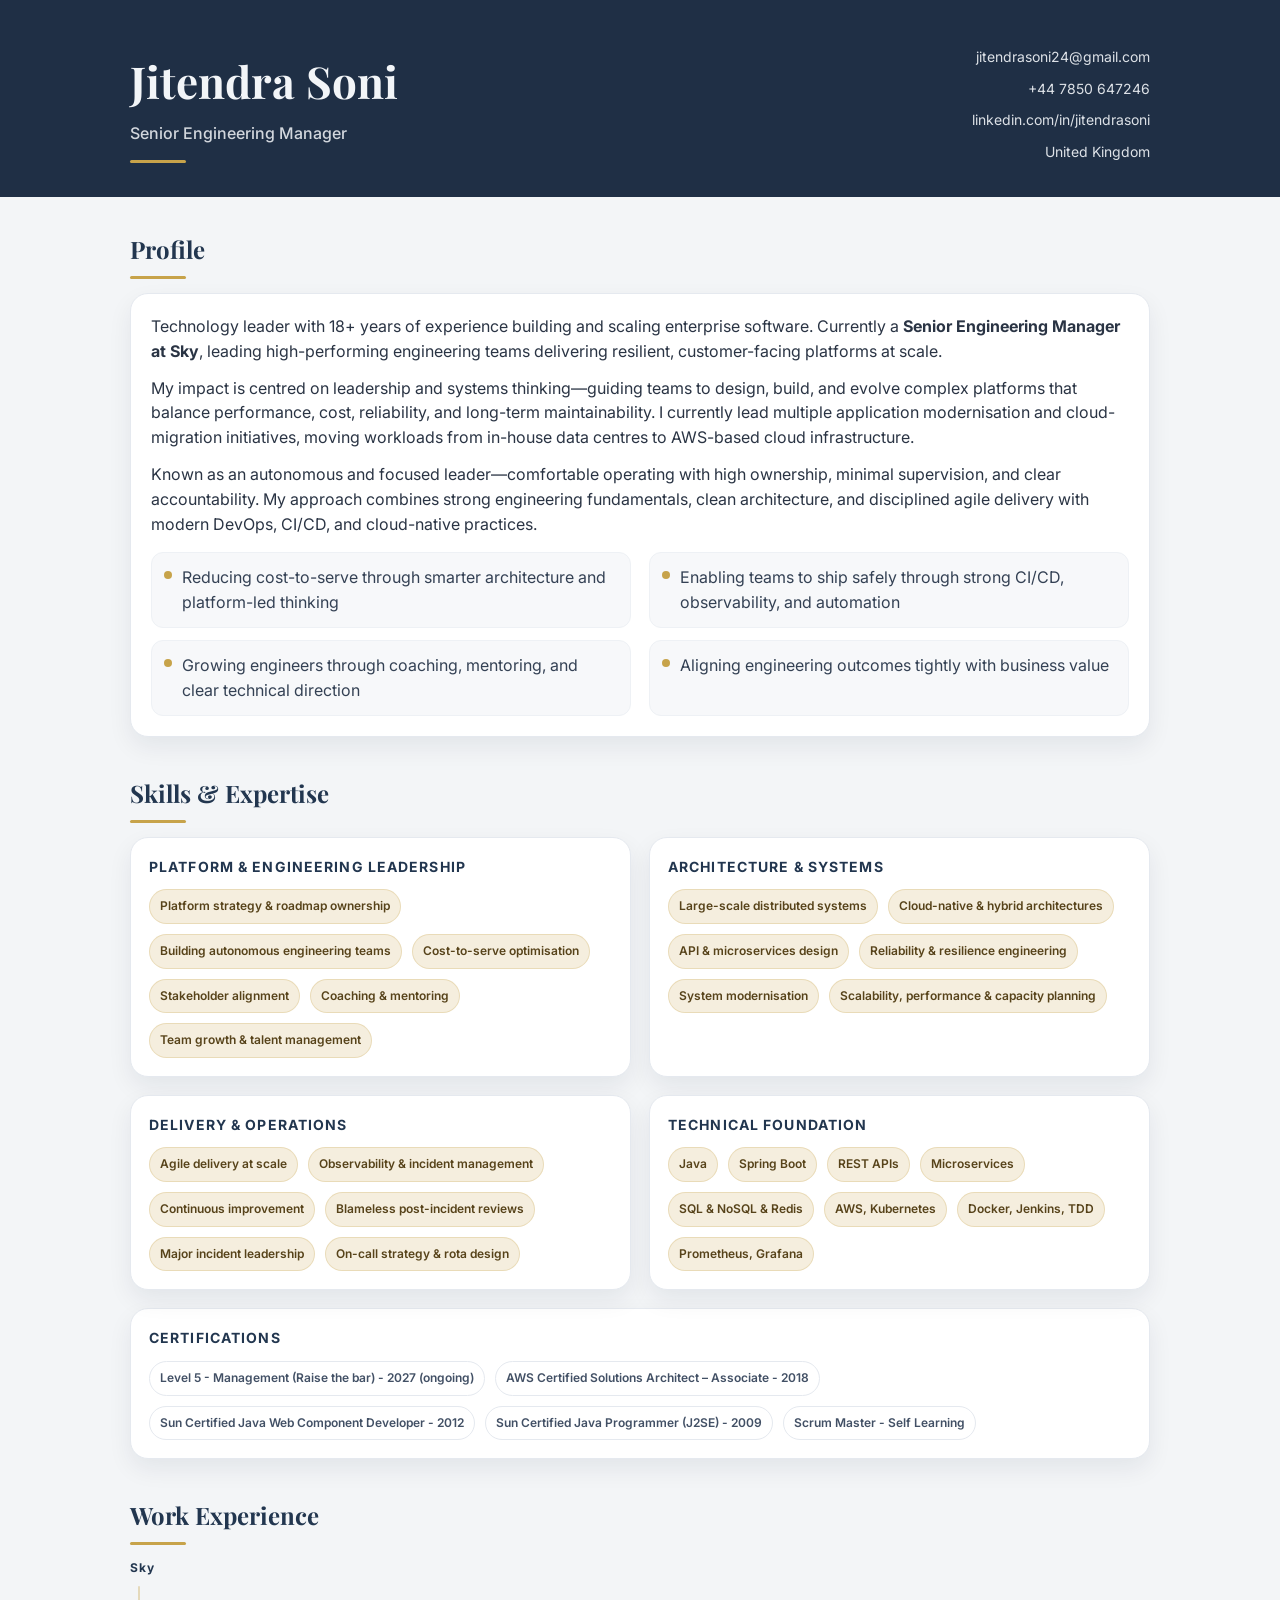
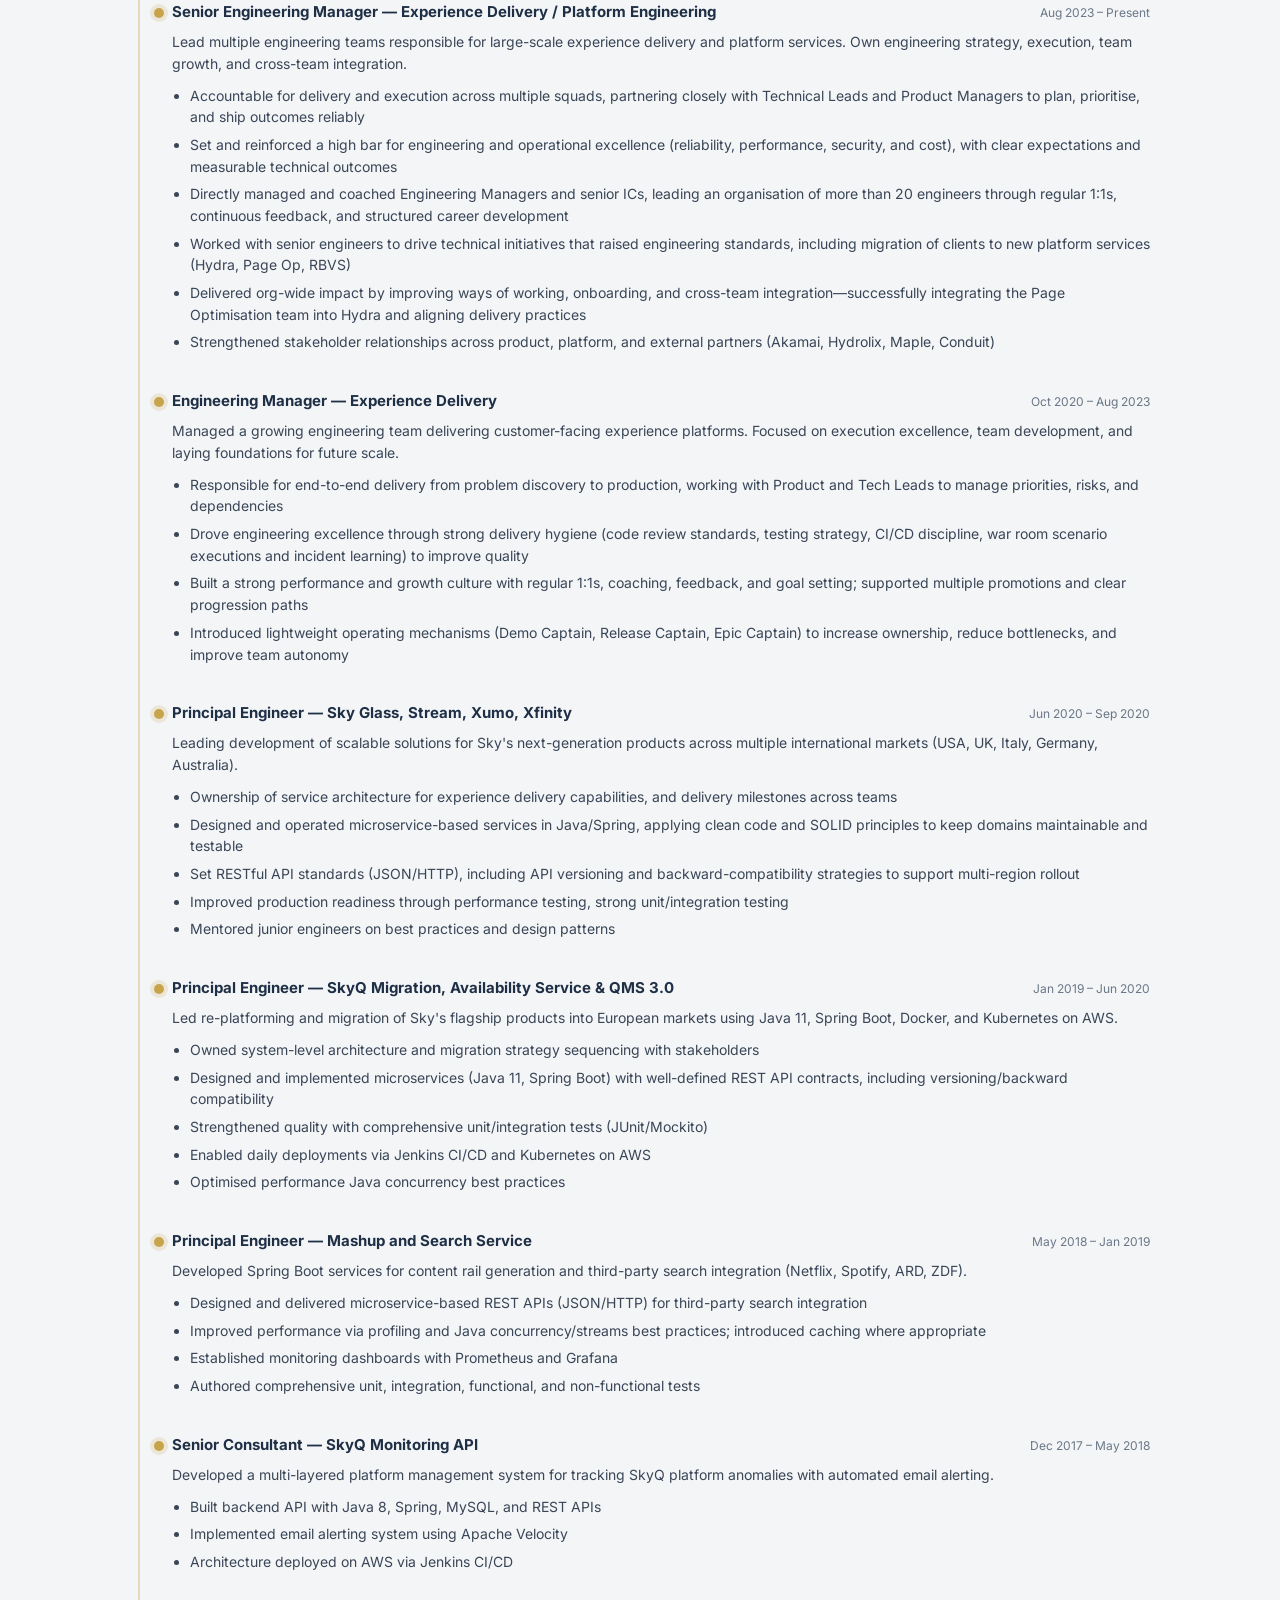
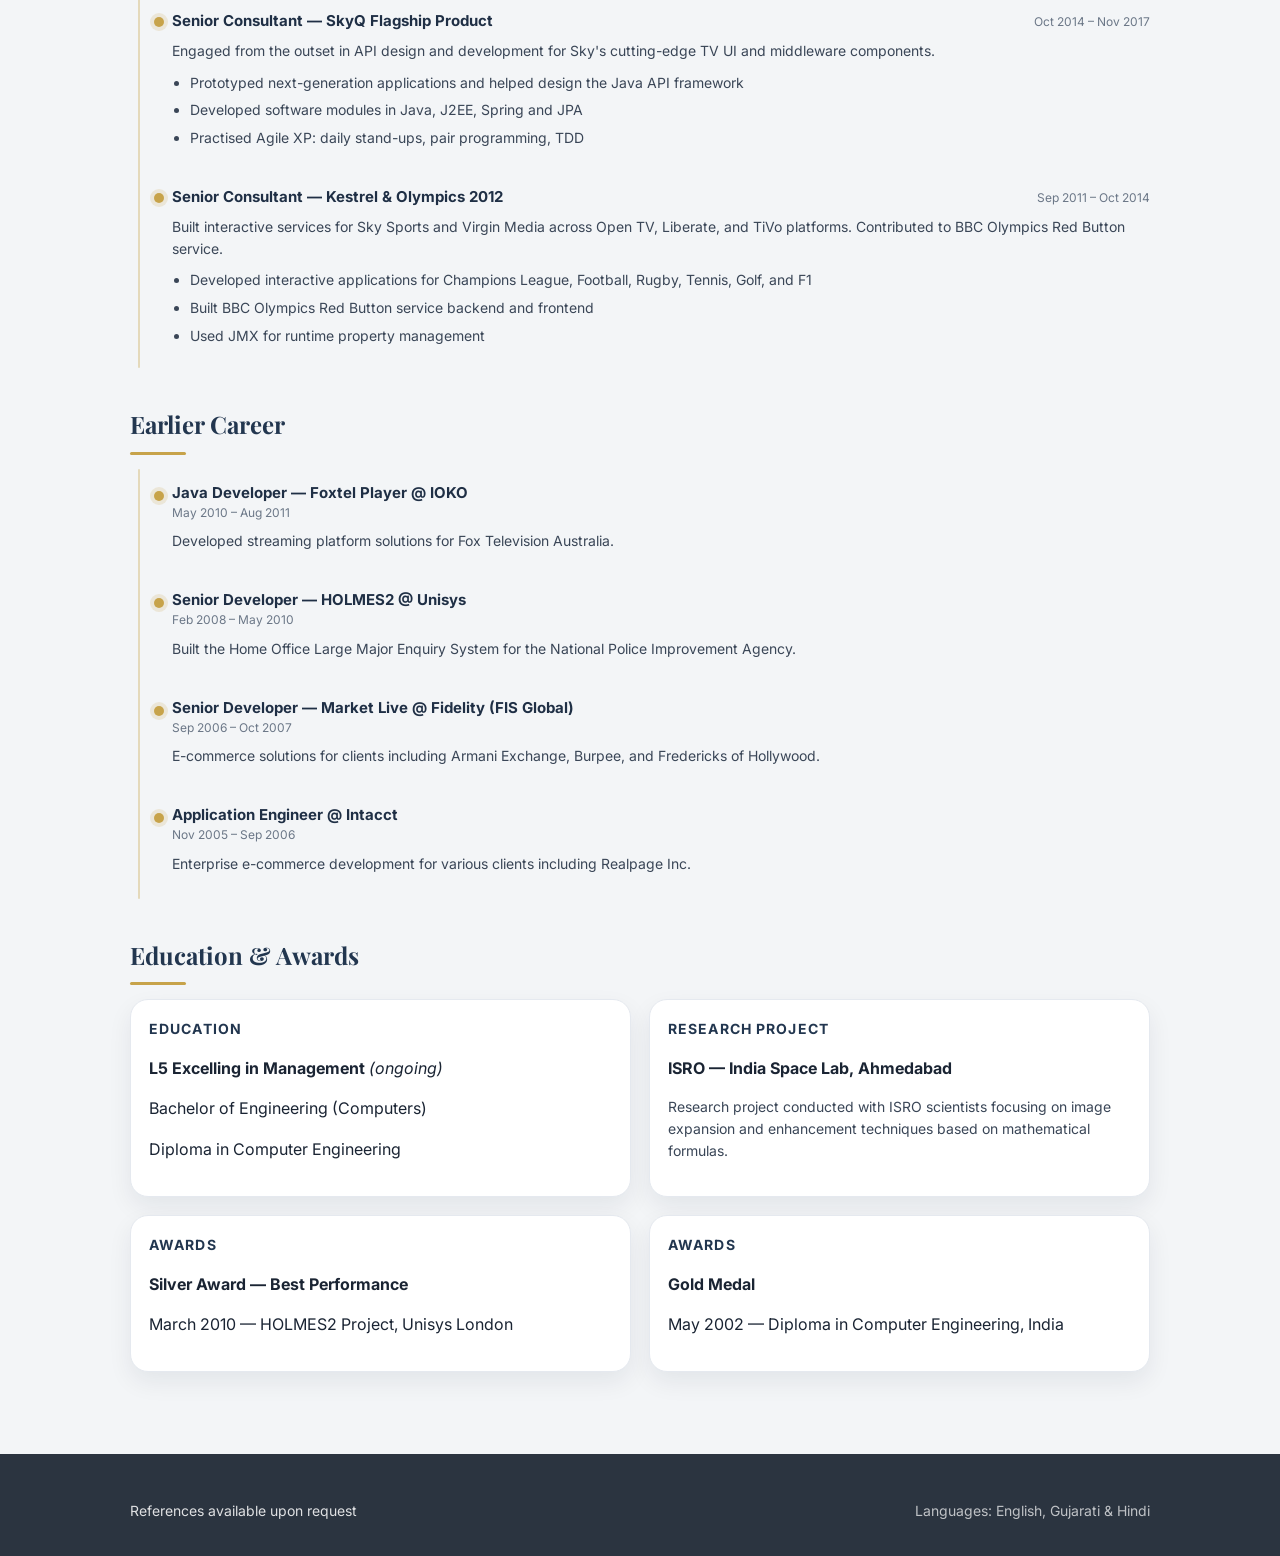
==== commit a3c69386: "change-dates" ====
--- a/index.html
+++ b/index.html
@@ -450,7 +450,7 @@
 
 <footer class="footer">
     <div class="container footer__inner">
-        <div>References available upon request</div>
+        <div>References available upon request </div>
         <div class="footer__muted">Languages: English, Gujarati &amp; Hindi</div>
     </div>
 </footer>
--- a/styles.css
+++ b/styles.css
@@ -379,7 +379,8 @@
 .footer{
   background: #2b3440;
   color: rgba(255,255,255,0.85);
-  padding: 18px 0;
+  /* Match header band size more closely */
+  padding: 46px 0 34px;
 }
 
 .footer__inner{
@@ -387,16 +388,14 @@
   align-items: center;
   justify-content: space-between;
   gap: 12px;
-  font-size: 13px;
+  /* Align with header meta sizing */
+  font-size: 14px;
 }
 
 .footer__muted{
   color: rgba(255,255,255,0.7);
 }
 
-/* ----------------------------
-   Responsive
------------------------------ */
 @media (max-width: 860px){
   .hero__inner{
     grid-template-columns: 1fr;
@@ -417,11 +416,18 @@
   .tl-date{
     white-space: normal;
   }
+
+  .footer__inner{
+    flex-direction: column;
+    align-items: flex-start;
+  }
 }
 
 @media print{
   body{ background: white; }
   .hero{ padding: 22px 0; }
+  /* Keep footer proportional in print as well */
+  .footer{ padding: 22px 0; }
   .card{ box-shadow: none; }
   a{ text-decoration: none; }
 }
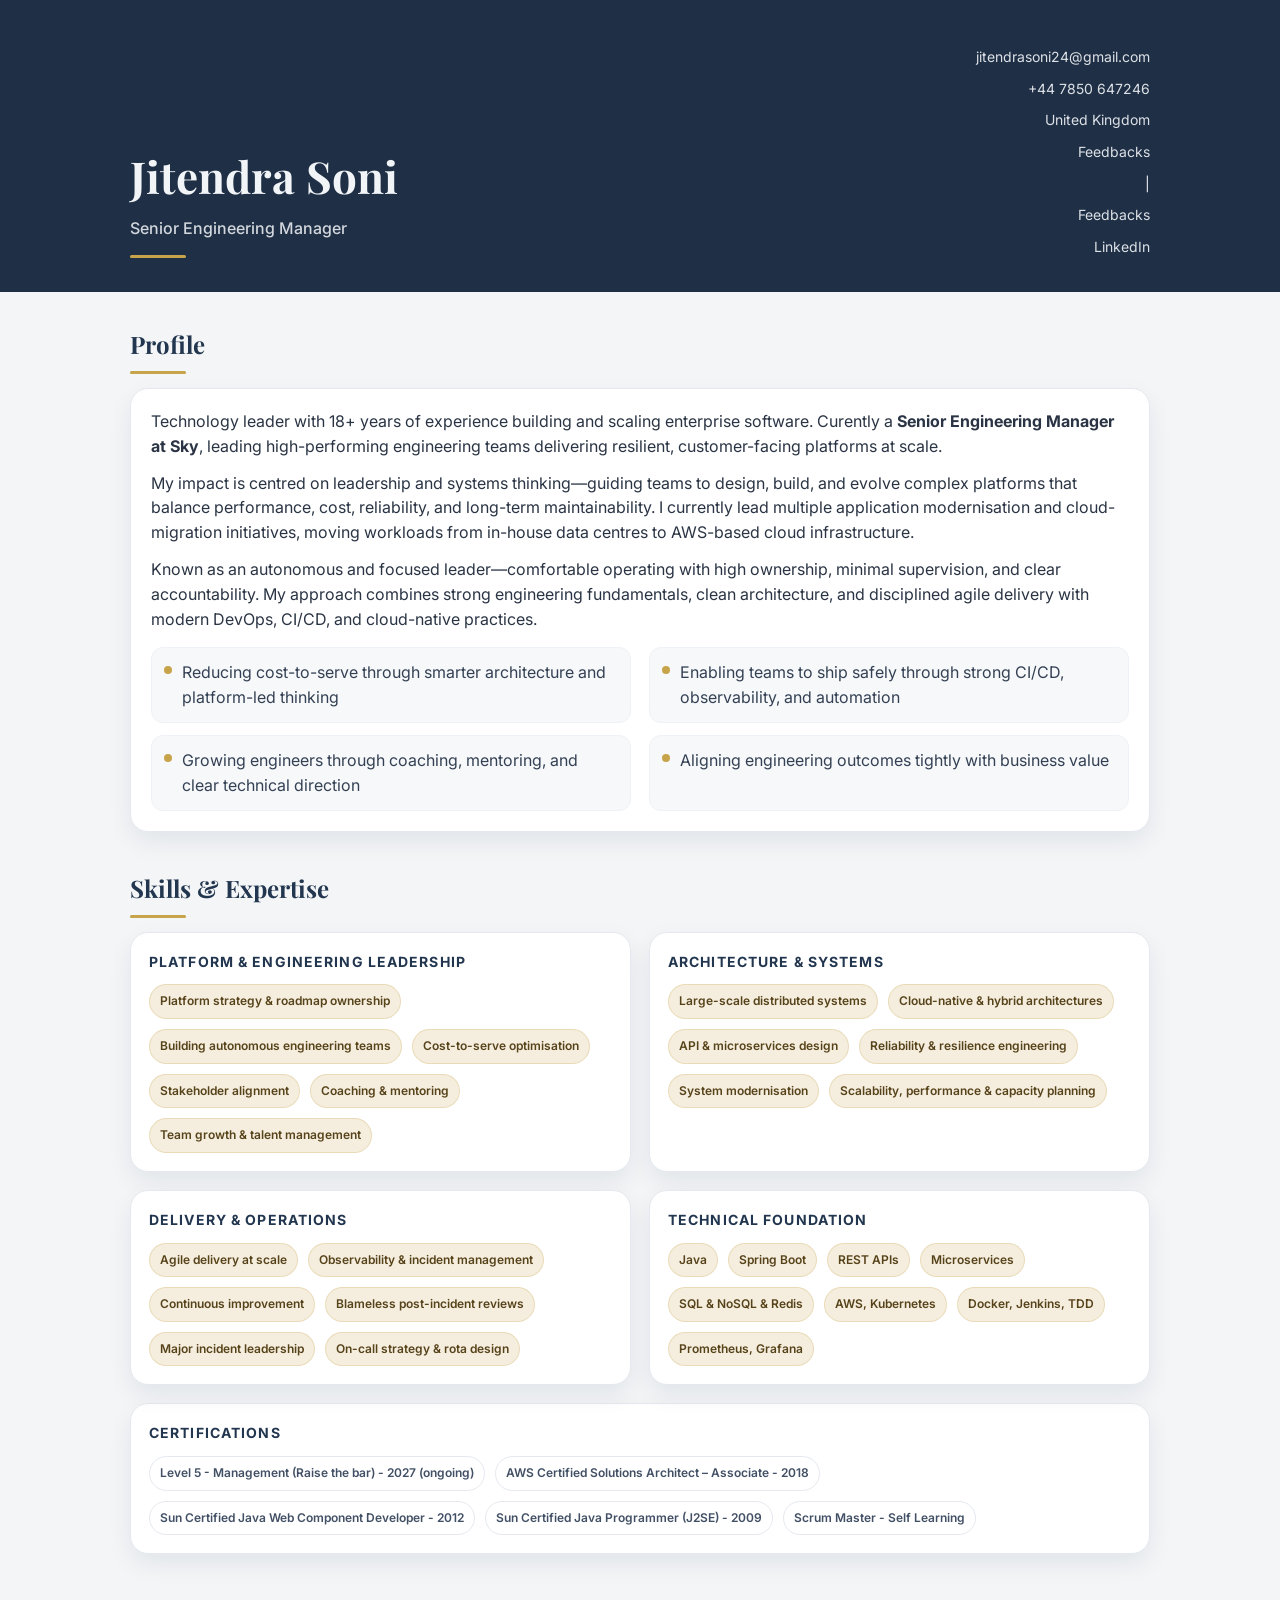
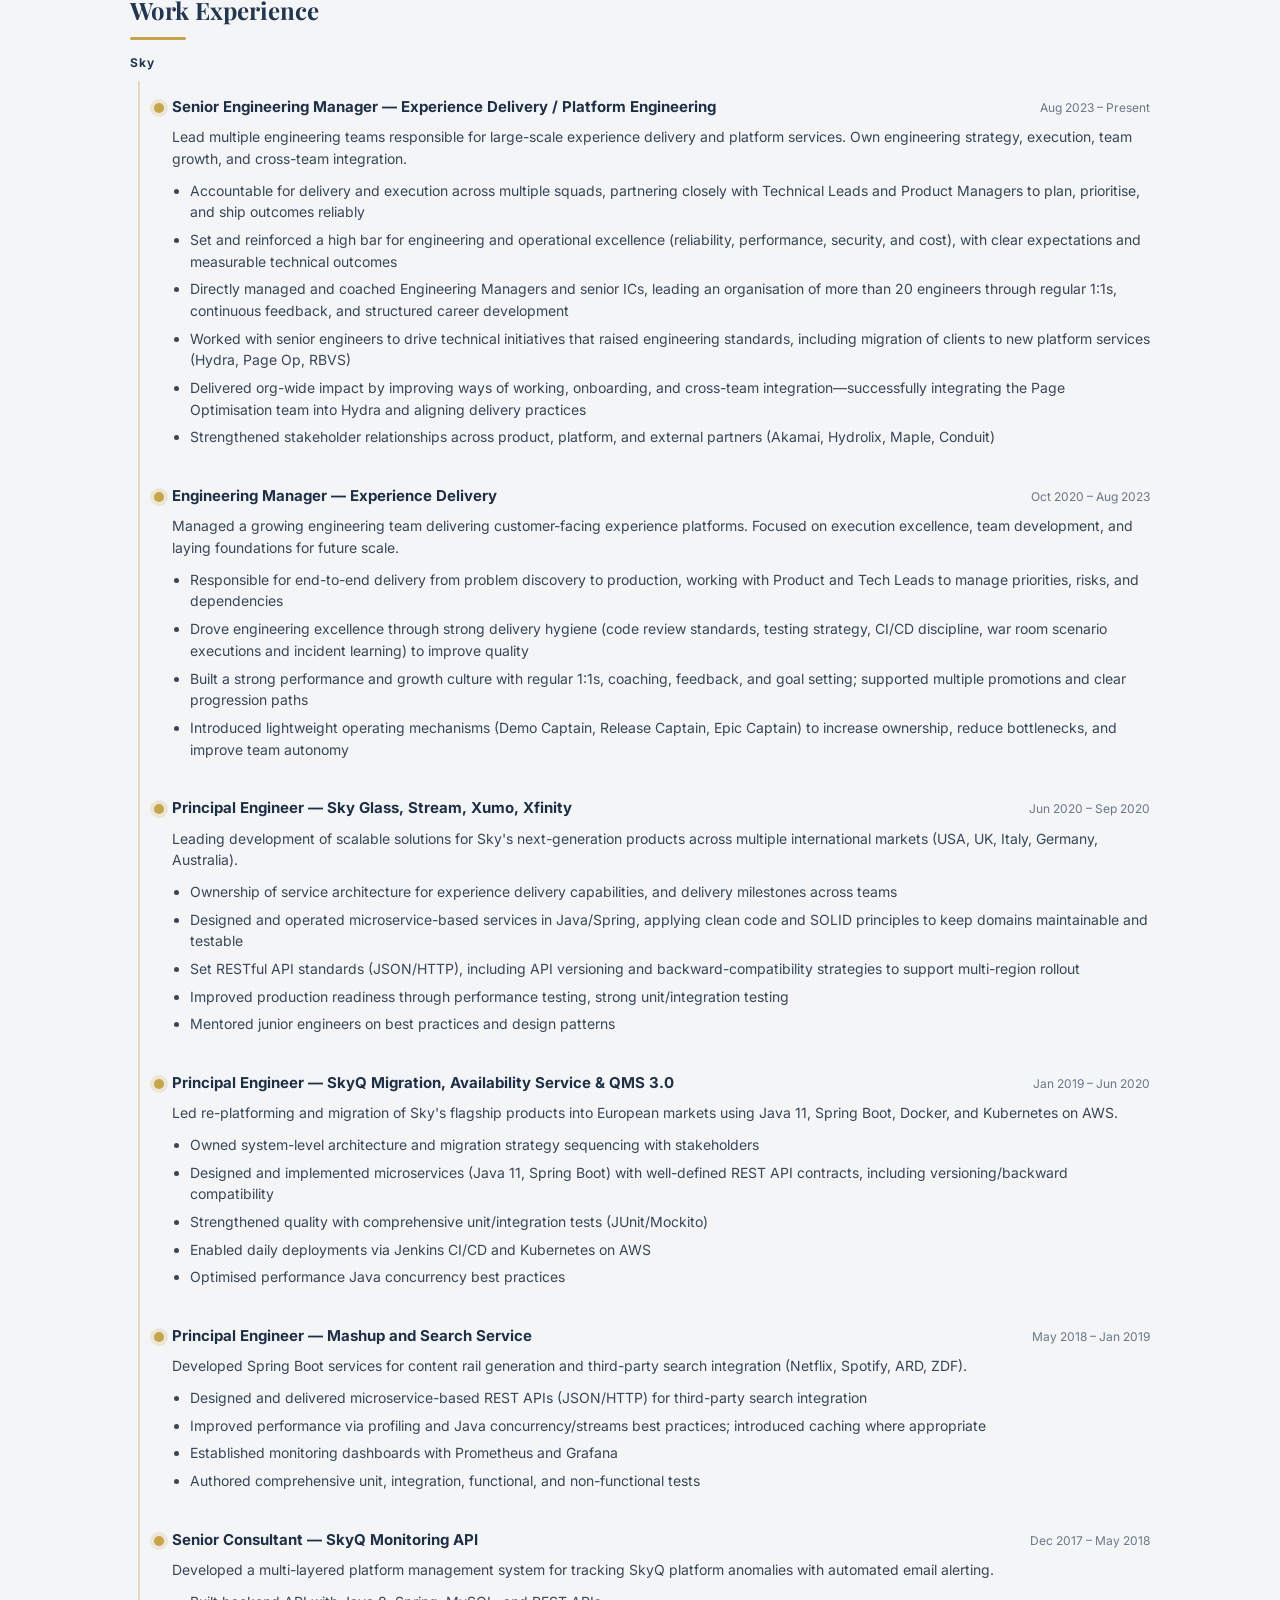
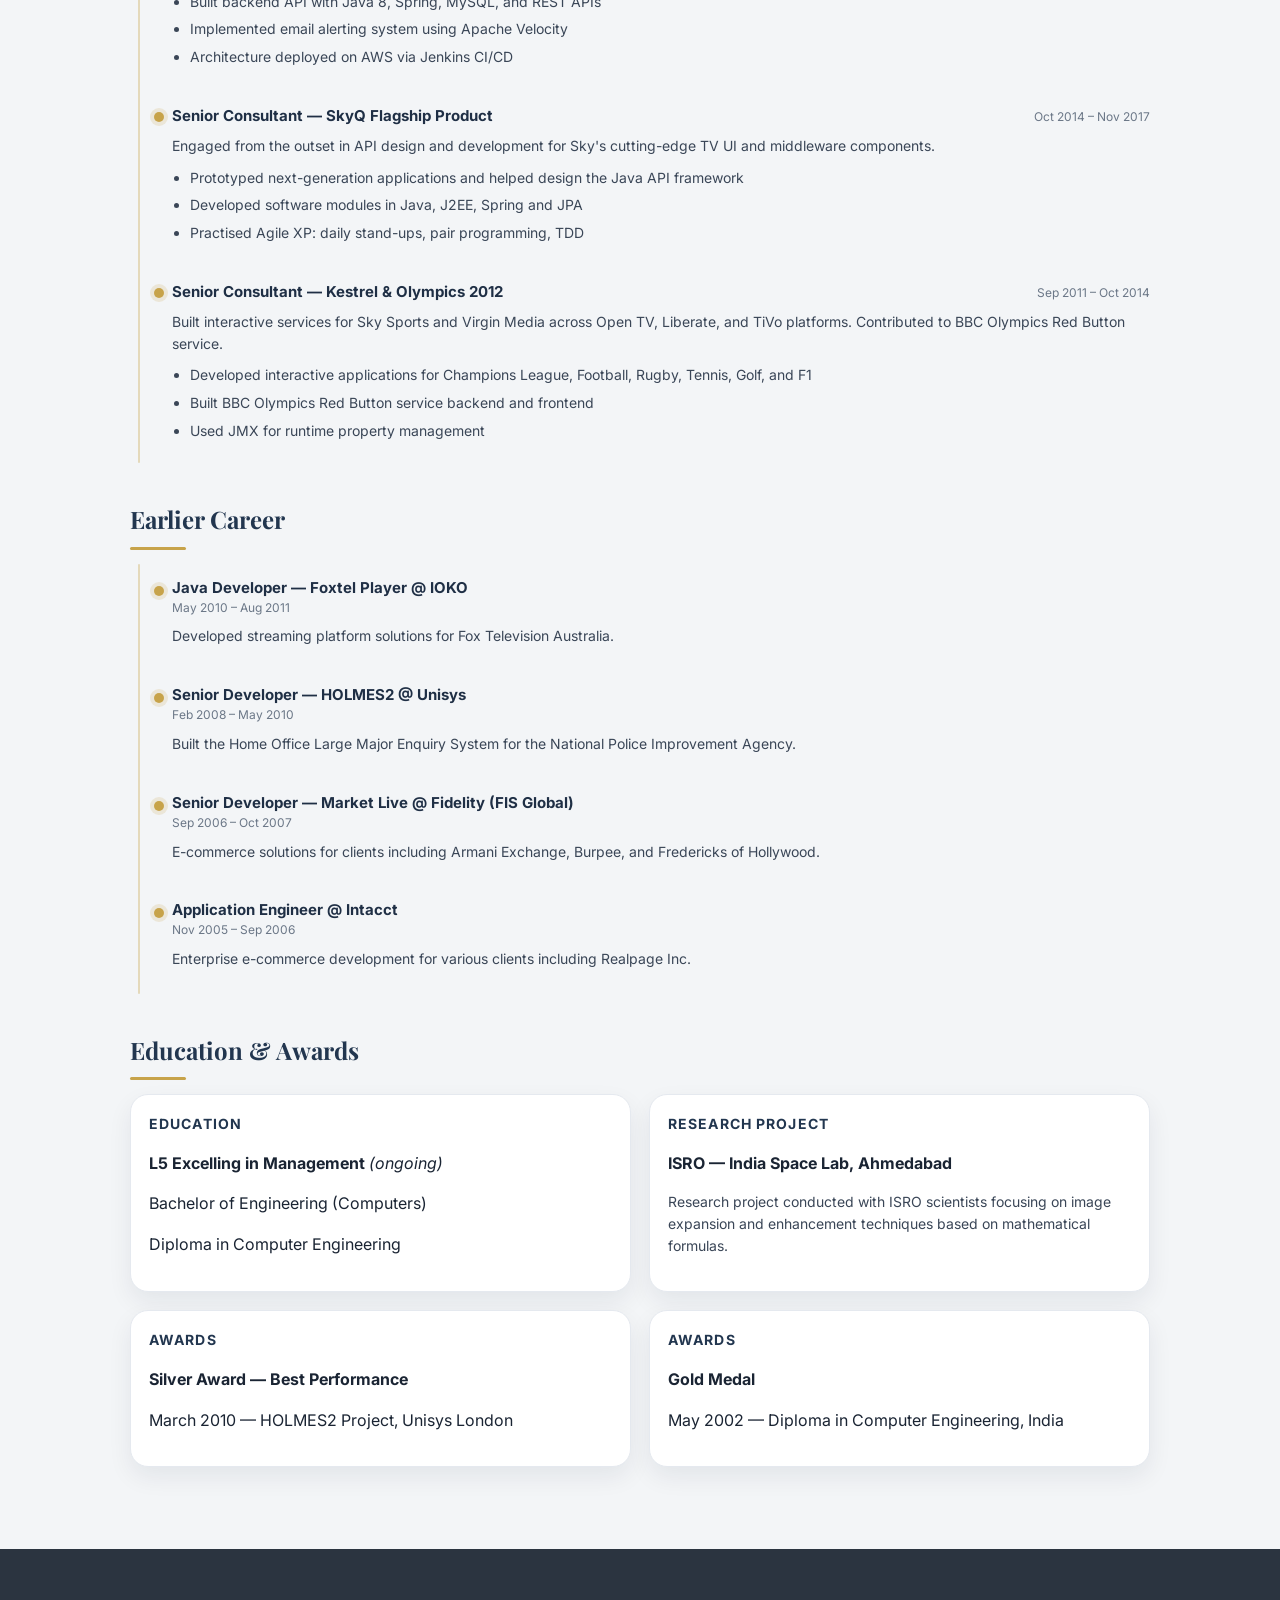
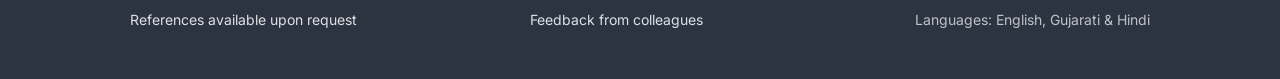
==== commit a9a6f3ab: "updated feedbacks, added windfinder" ====
--- a/index.html
+++ b/index.html
@@ -29,8 +29,9 @@
         <ul class="hero__meta">
             <li class="meta">jitendrasoni24@gmail.com</li>
             <li class="meta">+44 7850 647246</li>
-            <li class="meta">linkedin.com/in/jitendrasoni</li>
             <li class="meta">United Kingdom</li>
+            <li class="meta"><a href="./feedback.html">Feedbacks</a></li> | <li class="meta"><a href="./feedback.html">Feedbacks</a></li>
+            <li class="meta"><a href="https://www.linkedin.com/in/jitendrasoni/">LinkedIn</a></li>
         </ul>
     </div>
 </header>
@@ -49,7 +50,7 @@
                 <div class="prose">
                     <p>
                         Technology leader with 18+ years of experience building and scaling enterprise software.
-                        Currently a <strong>Senior Engineering Manager at Sky</strong>, leading high-performing
+                        Curently a <strong>Senior Engineering Manager at Sky</strong>, leading high-performing
                         engineering teams delivering resilient, customer-facing platforms at scale.
                     </p>
 
@@ -450,8 +451,15 @@
 
 <footer class="footer">
     <div class="container footer__inner">
-        <div>References available upon request </div>
-        <div class="footer__muted">Languages: English, Gujarati &amp; Hindi</div>
+        <ul class="hero__meta">
+            <div>References available upon request </div>
+        </ul>
+        <ul class="hero__meta">
+            <li class="meta"><a href="./feedback.html">Feedback from colleagues</a></li>
+        </ul>
+        <ul>
+            <div class="footer__muted">Languages: English, Gujarati &amp; Hindi</div>
+        </ul>
     </div>
 </footer>
 </body>
--- a/styles.css
+++ b/styles.css
@@ -139,7 +139,7 @@
 }
 
 /* ----------------------------
-   Cards
+   Cards in sections
 ----------------------------- */
 .card{
   background: var(--card);
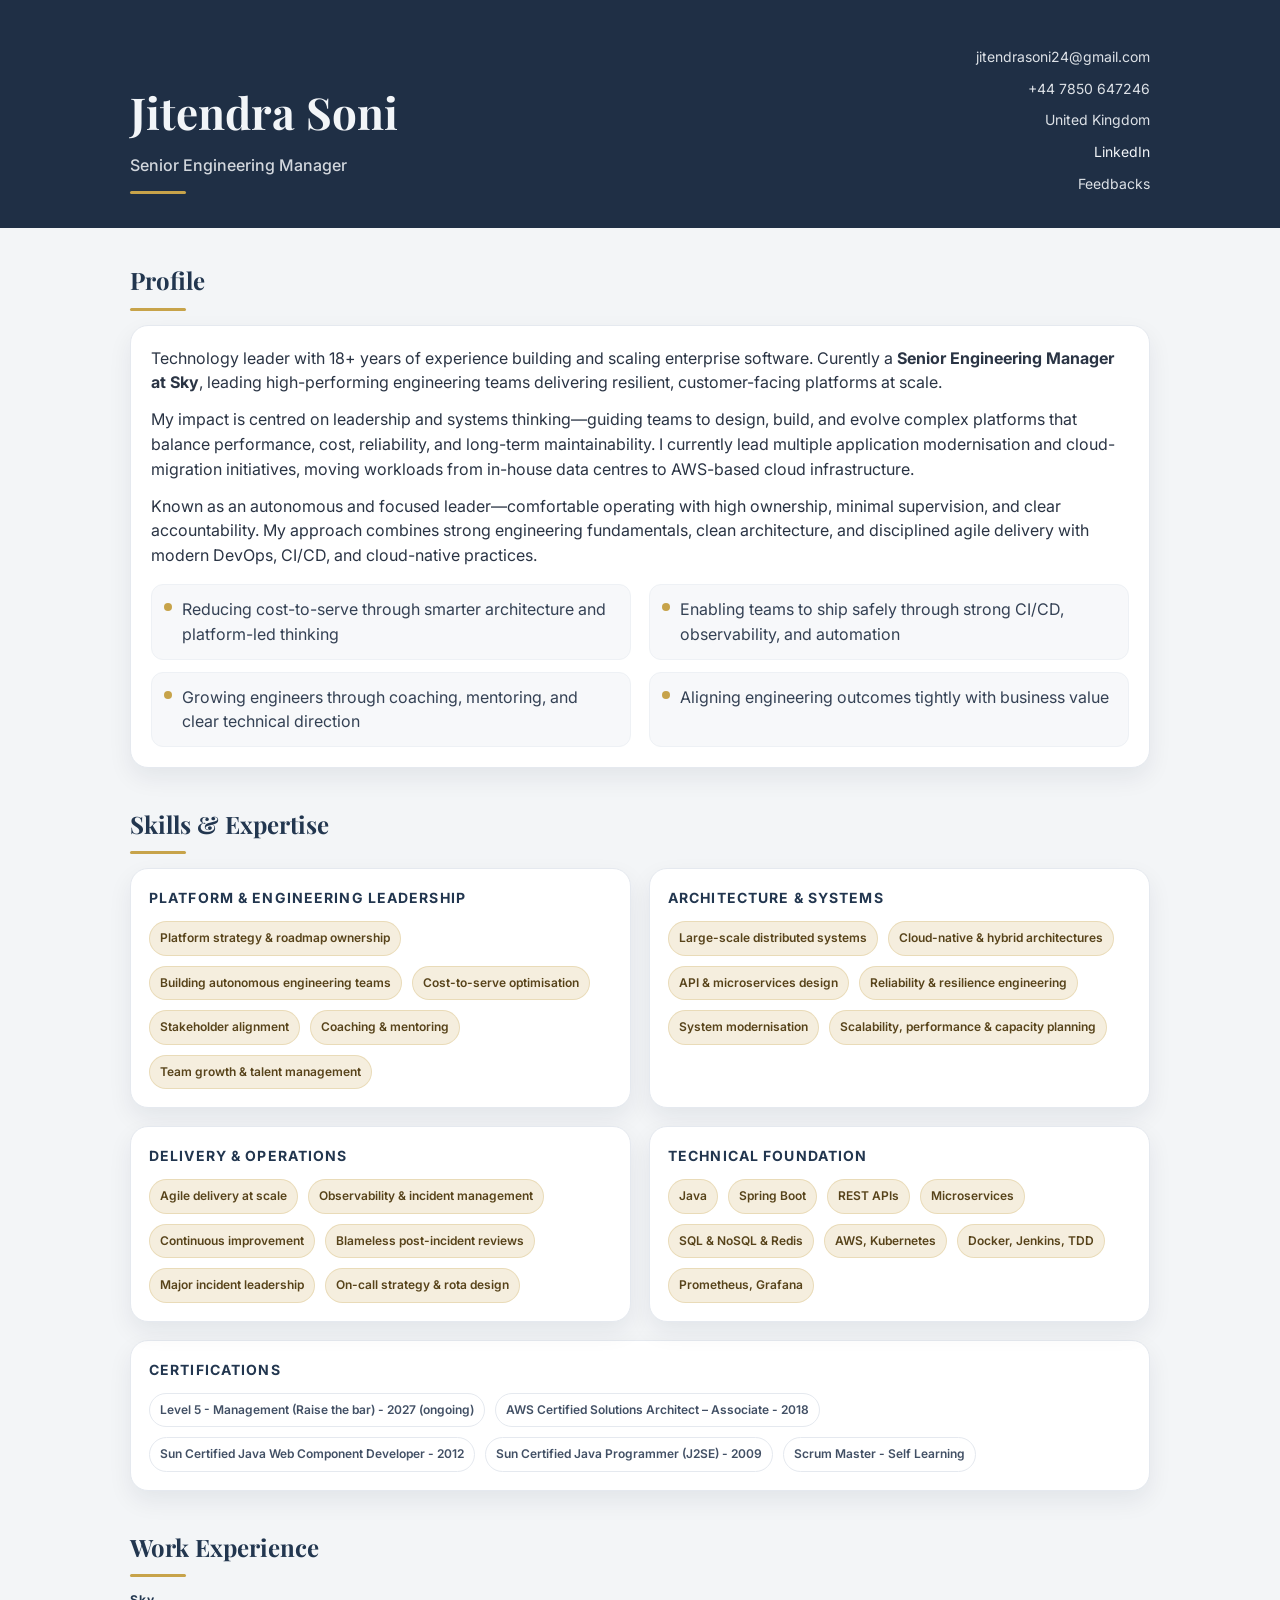
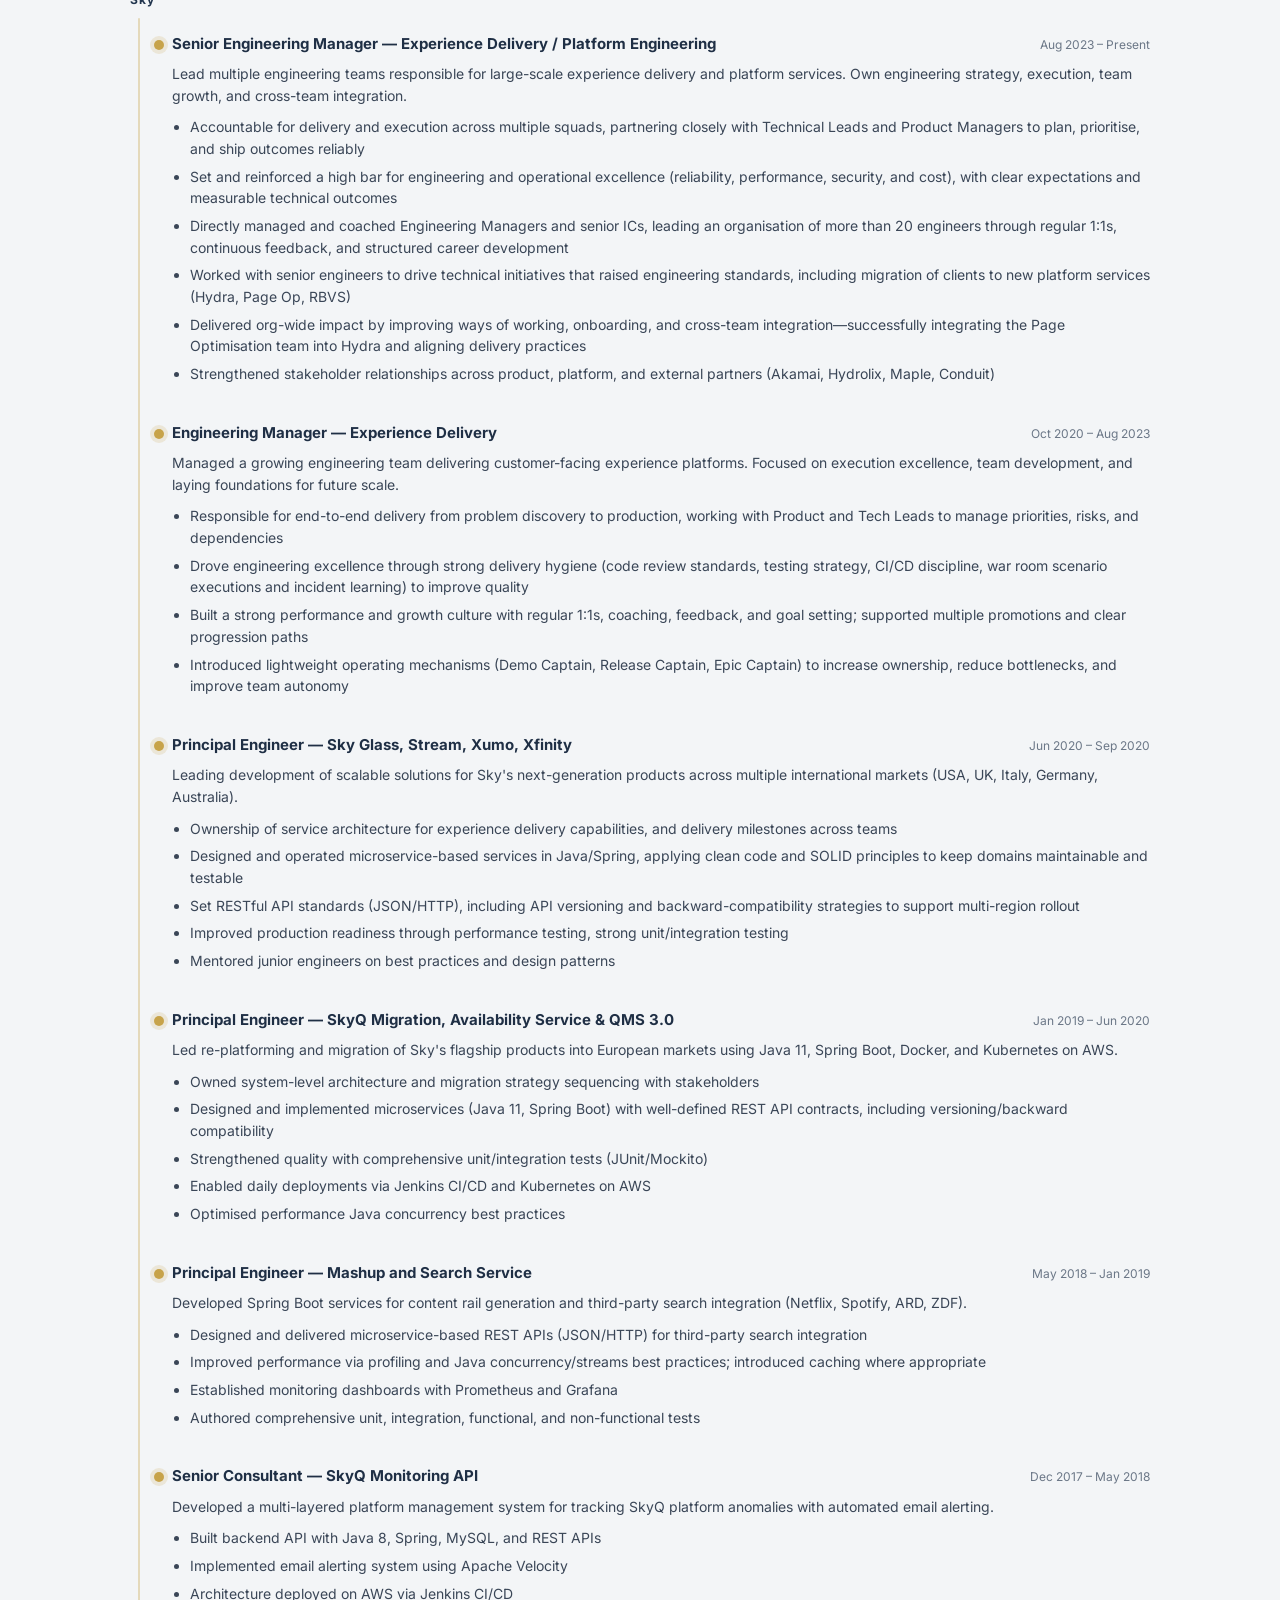
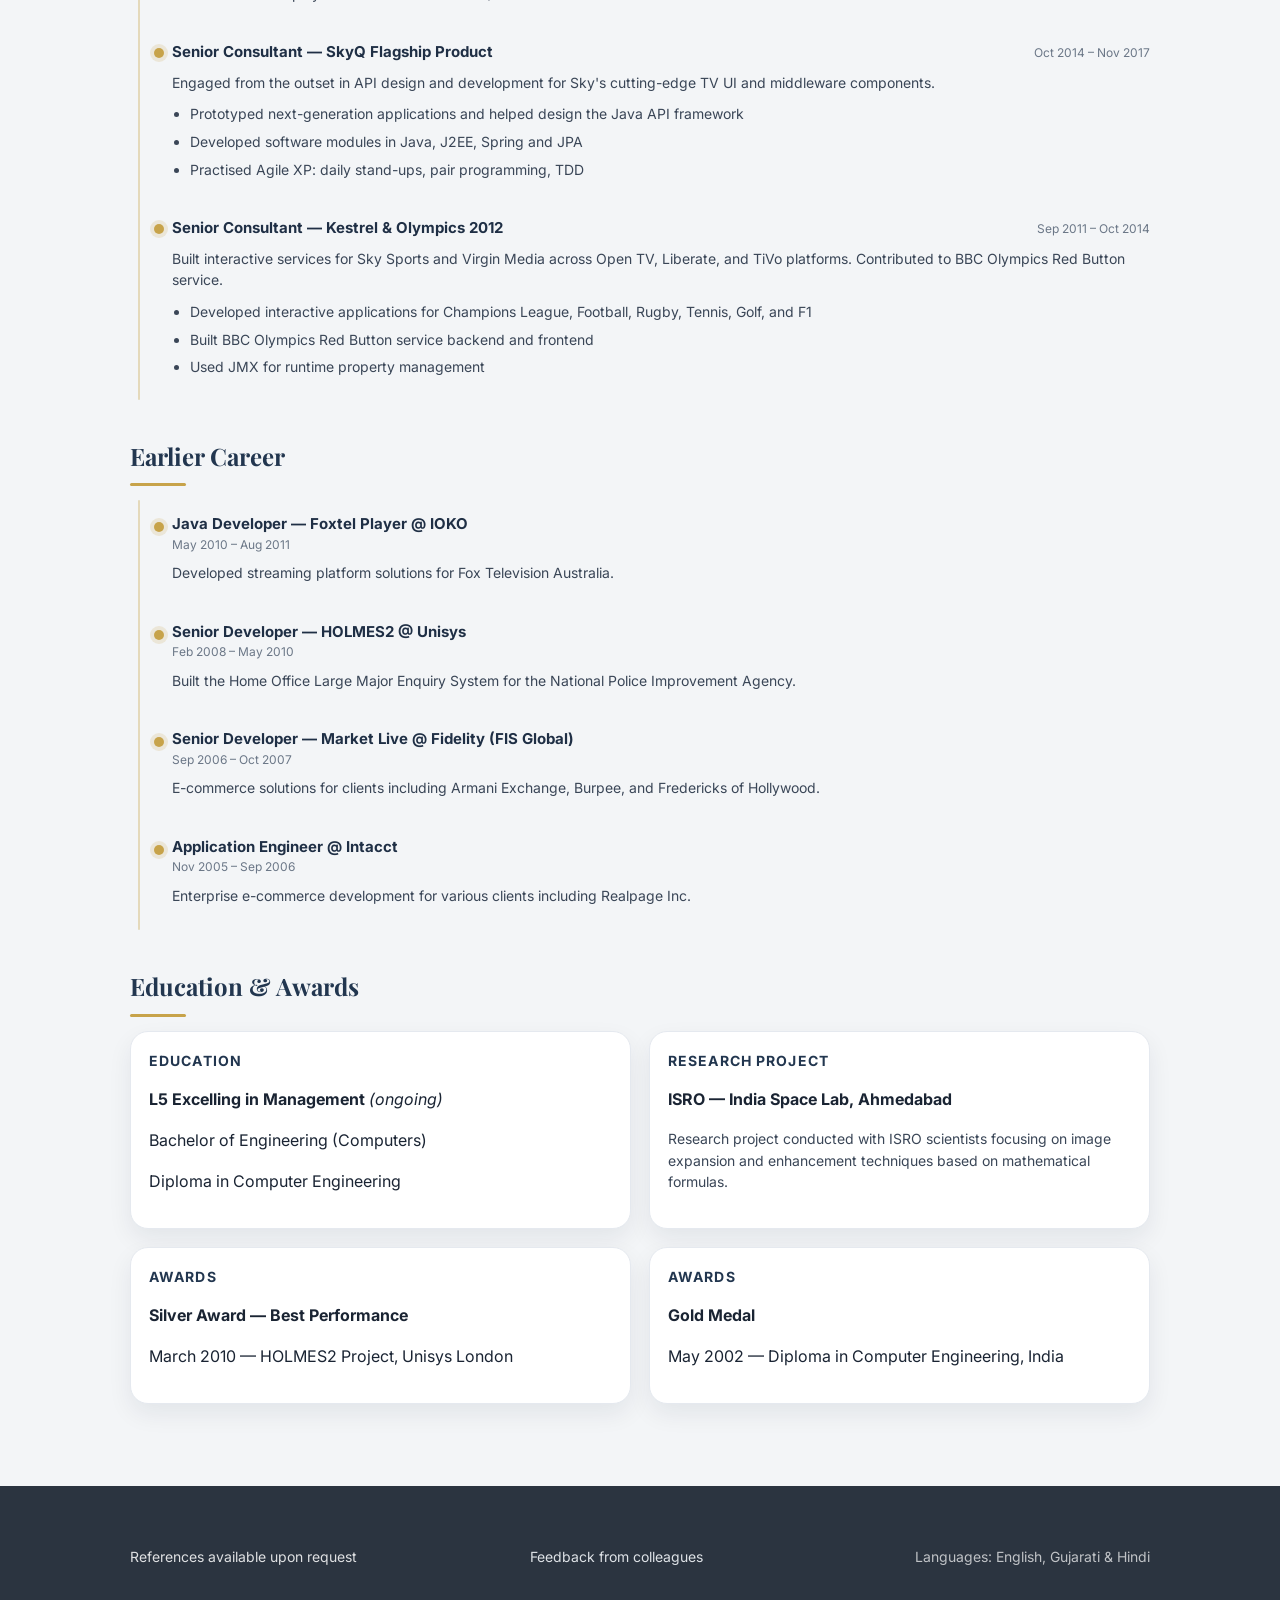
==== commit 70150f48: "updated feedbacks, added wingfinder" ====
--- a/index.html
+++ b/index.html
@@ -30,8 +30,8 @@
             <li class="meta">jitendrasoni24@gmail.com</li>
             <li class="meta">+44 7850 647246</li>
             <li class="meta">United Kingdom</li>
-            <li class="meta"><a href="./feedback.html">Feedbacks</a></li> | <li class="meta"><a href="./feedback.html">Feedbacks</a></li>
-            <li class="meta"><a href="https://www.linkedin.com/in/jitendrasoni/">LinkedIn</a></li>
+            <li><a href="https://www.linkedin.com/in/jitendrasoni/" target="_blank">LinkedIn</a></li>
+            <li class="meta"><a href="./feedback.html" target="_blank">Feedbacks</a></li>
         </ul>
     </div>
 </header>
